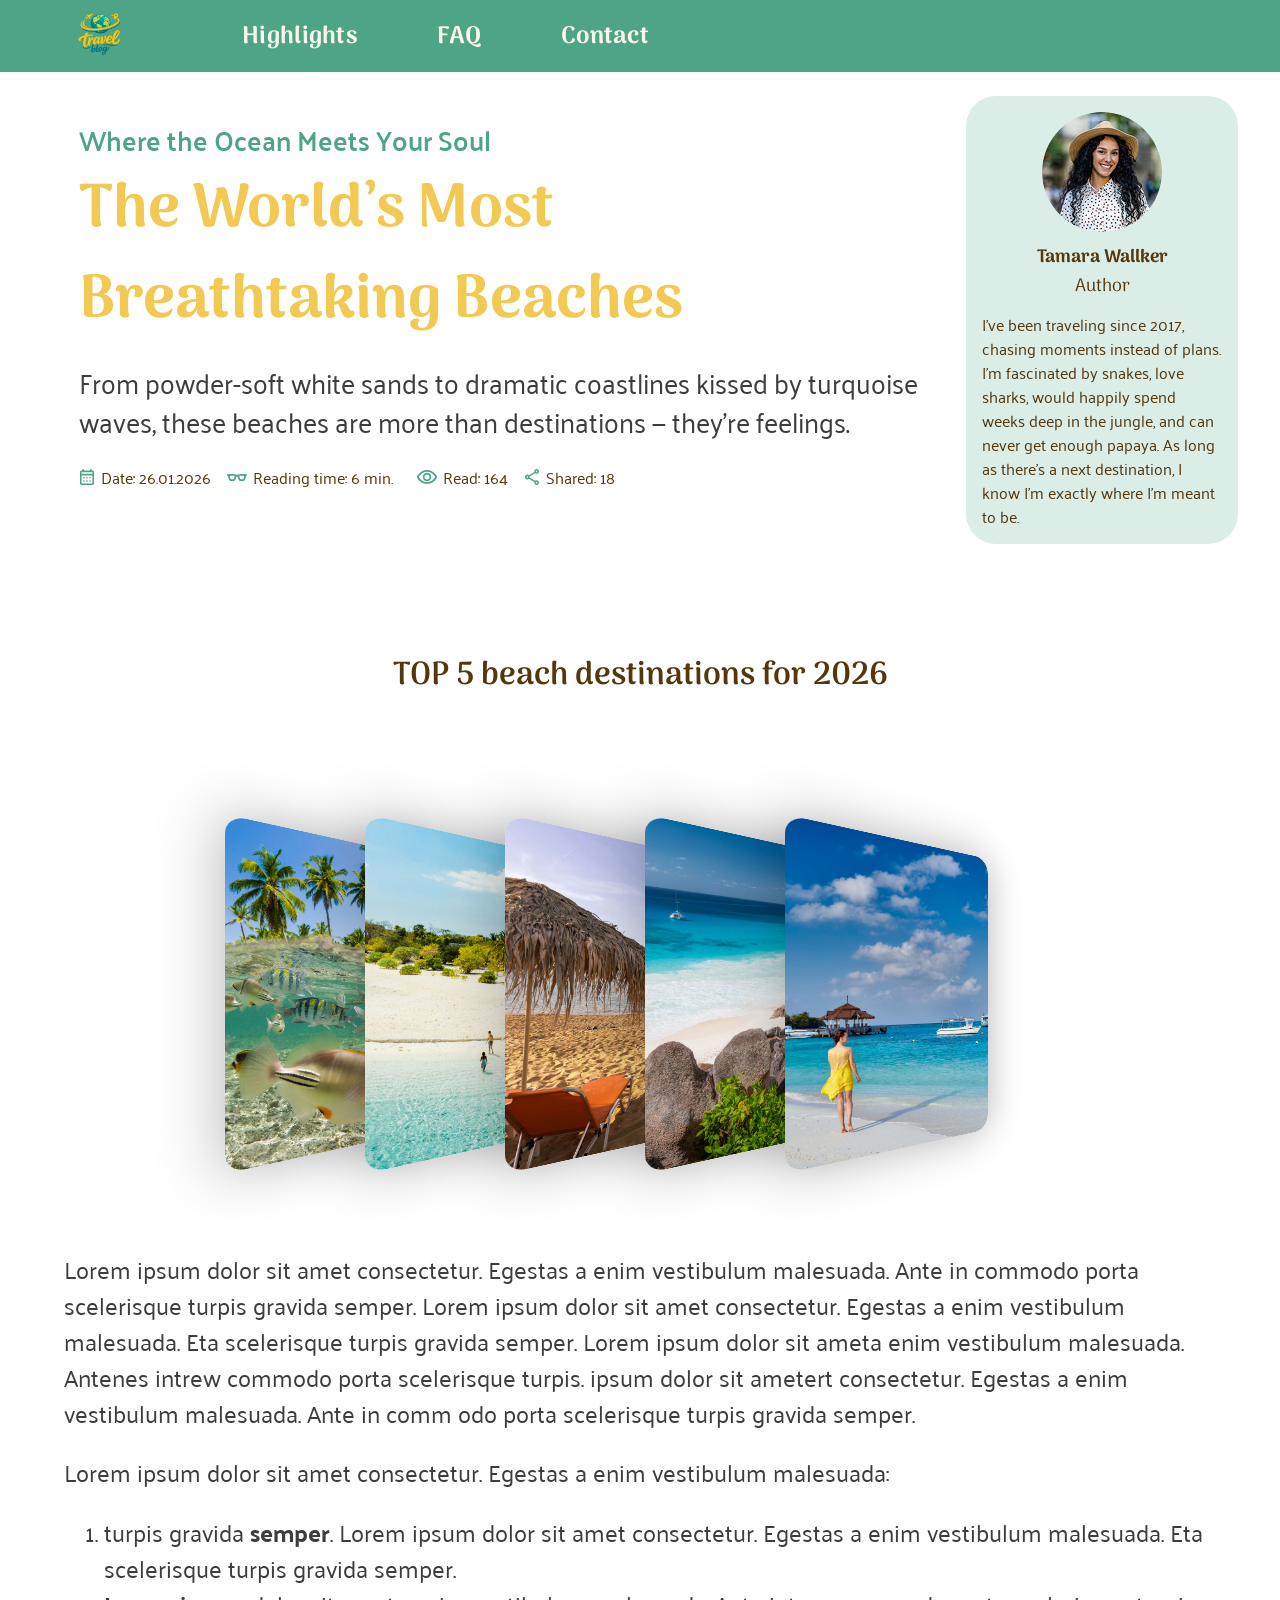
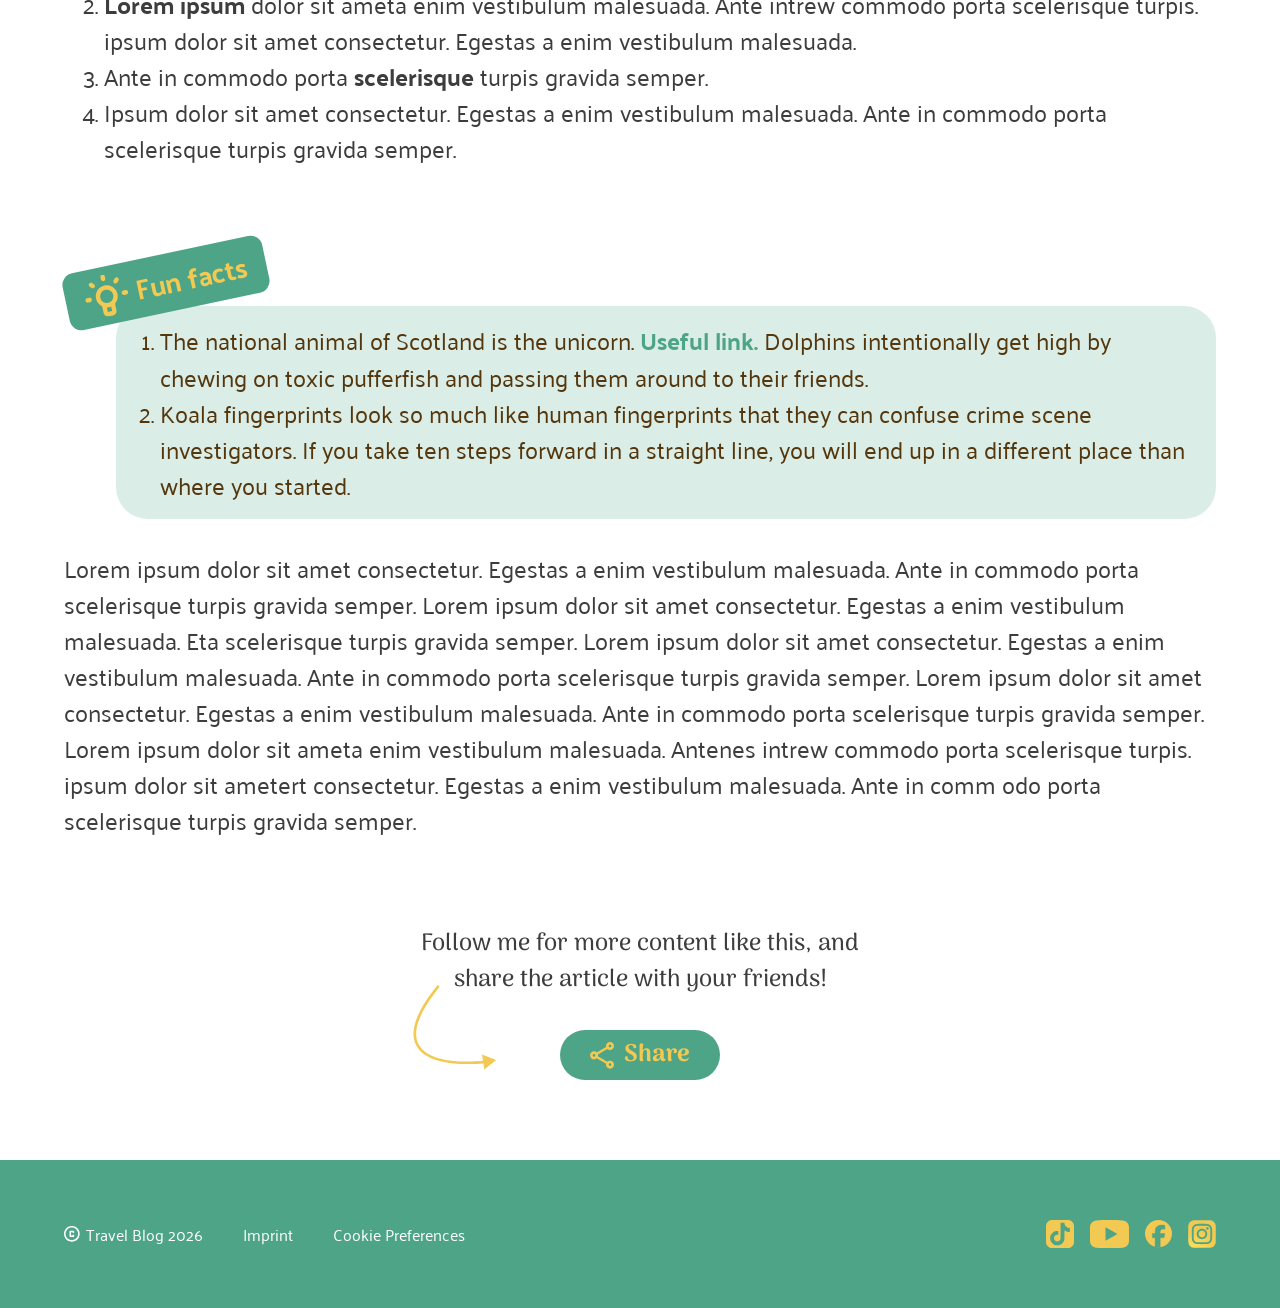
==== article-carousel.html @ fe6b5c6c "merge: Remote-Änderungen integrieren (Meta-Descriptions und Logo-Links erhalten)" ====
<!doctype html>
<html lang="en">
  <head>
    <meta charset="UTF-8" />
    <meta name="viewport" content="width=device-width, initial-scale=1.0" />
    <title>Travel Blog: Beaches</title>
    <link rel="icon" type="image/svg+xml" href="assets/icon/favicon.svg" />
    <link rel="stylesheet" href="assets/css/fonts.css" />
    <link rel="stylesheet" href="assets/css/global.css" />
    <link rel="stylesheet" href="assets/css/article-carousel.css" />
  </head>
  <body>
    <header id="logo-header" class="logo-header">
      <div class="header-container">
        <a href="">
          <img src="assets/img/header_travel_blog.png" alt="Travel Blog Logo" class="logo" />
        </a>
        <nav id="desktop-nav" class="desktop-nav">
          <ul class="nav-bar">
            <li class="menu-item">
              <a href="#highlights" class="menu-link">Highlights</a>
            </li>
            <li class="menu-item">
              <a href="#faq" class="menu-link">FAQ</a>
            </li>
            <li class="menu-item">
              <a href="#contact" class="menu-link">Contact</a>
            </li>
          </ul>
        </nav>
      </div>
    </header>

    <main>
    <section class="top-row">
        <div class="top-row-container">
          <div class="card">
            <p class="kicker">Where the Ocean Meets Your Soul</p>
            <h1 class="title">The World’s Most Breathtaking Beaches</h1>
            <p>
              From powder-soft white sands to dramatic coastlines kissed by turquoise waves, these beaches are more than destinations — they’re feelings.
            </p>
            <div class="meta">
              <div class="meta-row">
                <span class="meta-item">
                  <img src="./assets/icon/article_date.svg" alt="" class="icon" />
                  Date: 26.01.2026
                </span>
                <span class="meta-item">
                  <img src="./assets/icon/article_reading_time.svg" alt="" class="icon icon-wide" />
                  Reading time: 6 min.
                </span>
              </div>
              <div class="meta-row">
                <span class="meta-item">
                  <img src="./assets/icon/article_read.svg" alt="" class="icon icon-wide" />
                  Read: 164
                </span>
                <span class="meta-item">
                  <img src="./assets/icon/article_shared_small.svg" alt="" class="icon" />
                  Shared: 18
                </span>
              </div>
            </div>
          </div>

          <div class="author-card">
            <div class="author-bg">
              <div class="author-avatar">
                <img src="./assets/img/author_portrait.png" alt="Tamara Wallker" />
              </div>
              <p class="author-name">Tamara Wallker</p>
              <p class="author-role">Author</p>
              <p class="author-bio">
                I've been traveling since 2017, chasing moments instead of plans. I'm fascinated by snakes, love sharks, would happily spend weeks
                deep in the jungle, and can never get enough papaya. As long as there's a next destination, I know I'm exactly where I'm meant to be.
              </p>
            </div>
          </div>
        </div>
      </section>





  <section class="top-five-desktop">
    <div class="top-five">
    <h3>TOP 5 beach destinations for 2026</h3>
    <div class="carousel-wrapper-desktop">
      <div class="slider_b-desktop">
        <div class="slider_b_element-desktop">
          <img src="./assets/img/carousel2_01.jpg" alt="Beach with fish" width="1200" height="800">
        </div>
        <div class="slider_b_element-desktop">
          <img src="./assets/img/carousel2_02.jpg" alt="Beach on small island" width="1200" height="800">
        </div>
        <div class="slider_b_element-desktop">
          <img src="./assets/img/carousel2_03.jpg" alt="Beach with sun lounger" width="1202" height="900">
        </div>
        <div class="slider_b_element-desktop">
          <img src="./assets/img/carousel2_04.jpg" alt="Beach with rocks" width="1200" height="800">
        </div>
        <div class="slider_b_element-desktop">
          <img src="./assets/img/carousel1_01.jpg" alt="Beach with anchoring boats" width="1920" height="1280">
        </div>
      </div>
    </div>
    </div>
  </section>








  <section class="top-five-mobile">
    <h3>TOP 5 beach destinations for 2026</h3>
    <div class="slider_mobile_container">
      <div class="slider_mobile">
        <input type="radio" name="slider" value="one" checked />
        <input type="radio" name="slider" value="two" />
        <input type="radio" name="slider" value="three" />
        <input type="radio" name="slider" value="four" />
        <input type="radio" name="slider" value="five" />
        <div class="slider_mobile_wrapper">
          <div class="slider_mobile_element element_one">
            <img src="./assets/img/carousel2_01.jpg" alt="Beach with fish" width="1200" height="800">
          </div>
          <div class="slider_mobile_element element_two">
            <img src="./assets/img/carousel2_02.jpg" alt="Beach on small island" width="1200" height="800">
          </div>
          <div class="slider_mobile_element element_three">
            <img src="./assets/img/carousel2_03.jpg" alt="Beach with sun lounger" width="1202" height="900">
          </div>
          <div class="slider_mobile_element element_four">
            <img src="./assets/img/carousel2_04.jpg" alt="Beach with rocks" width="1200" height="800">
          </div>
          <div class="slider_mobile_element element_five">
            <img src="./assets/img/carousel1_01.jpg" alt="Beach with anchoring boats" width="1920" height="1280">
          </div>
        </div>
      </div>
    </div>
  </section>

  <section class="text-container">
    <div class="text">
      <p>
        Lorem ipsum dolor sit amet consectetur. Egestas a enim vestibulum malesuada. Ante in commodo porta scelerisque
        turpis gravida semper. Lorem
        ipsum dolor sit amet consectetur. Egestas a enim vestibulum malesuada. Eta scelerisque turpis gravida semper.
        Lorem ipsum dolor sit ameta
        enim vestibulum malesuada. Antenes intrew commodo porta scelerisque turpis. ipsum dolor sit ametert consectetur.
        Egestas a enim vestibulum
        malesuada. Ante in comm odo porta scelerisque turpis gravida semper.
      </p>
      <p class="text-seperate">Lorem ipsum dolor sit amet consectetur. Egestas a enim vestibulum malesuada:</p>
      <ol class="text-list">
        <li>
          turpis gravida <span>semper</span>. Lorem ipsum dolor sit amet consectetur. Egestas a enim vestibulum
          malesuada. Eta scelerisque turpis
          gravida semper.
        </li>
        <li>
          <span>Lorem ipsum</span> dolor sit ameta enim vestibulum malesuada. Ante intrew commodo porta scelerisque
          turpis. ipsum dolor sit amet
          consectetur. Egestas a enim vestibulum malesuada.
        </li>
        <li>Ante in commodo porta <span>scelerisque</span> turpis gravida semper.</li>
        <li>Ipsum dolor sit amet consectetur. Egestas a enim vestibulum malesuada. Ante in commodo porta scelerisque
          turpis gravida semper.</li>
      </ol>
    </div>
  </section>


  <section class="facts-container">
    <div class="facts">
      <div class="facts-badge">
        <img src="/assets/icon/article_pro-tipps_light_bulb.svg" alt="" width="43" height="42" />
        Fun facts
      </div>
      <ol class="facts-list">
        <li>
          The national animal of Scotland is the unicorn.
          <a href="https://uselessfacts.net/" target="_blank">Useful link.</a>
          Dolphins intentionally get high by chewing on toxic pufferfish and passing them around to their friends.
        </li>
        <li>
          Koala fingerprints look so much like human fingerprints that they can confuse crime scene investigators. If
          you take ten steps forward in
          a straight line, you will end up in a different place than where you started.
        </li>
      </ol>
    </div>
    <p>
      Lorem ipsum dolor sit amet consectetur. Egestas a enim vestibulum malesuada. Ante in commodo porta scelerisque
      turpis gravida semper. Lorem
      ipsum dolor sit amet consectetur. Egestas a enim vestibulum malesuada. Eta scelerisque turpis gravida semper.
      Lorem ipsum dolor sit amet
      consectetur. Egestas a enim vestibulum malesuada. Ante in commodo porta scelerisque turpis gravida semper. Lorem
      ipsum dolor sit amet
      consectetur. Egestas a enim vestibulum malesuada. Ante in commodo porta scelerisque turpis gravida semper. Lorem
      ipsum dolor sit ameta enim
      vestibulum malesuada. Antenes intrew commodo porta scelerisque turpis. ipsum dolor sit ametert consectetur.
      Egestas a enim vestibulum
      malesuada. Ante in comm odo porta scelerisque turpis gravida semper.
    </p>
  </section>





  </section>

  <section class="share-container">
    <div>
      <p>Follow me for more content like this, and share the article with your friends!</p>
    </div>

    <div class="share">
      <picture>
        <source media="(min-width: 768px)" srcset="assets/icon/article_share_arrow_desktop.svg" width="110"
          height="85" />
        <img class="share-arrow" src="assets/icon/article_share_arrow.svg" alt="" width="32" height="53" />
      </picture>

      <details class="share-details">
        <summary class="share-btn">
          <img class="share-icon-inside" src="assets/icon/article_share.svg" alt="" width="24" height="27" />
          <span>Share</span>
        </summary>

        <div class="share-content">
          <img src="assets/icon/article_shared_small.svg" alt="" width="16" height="18" />
          <div class="share-links">
            <a href="#" onclick="return false;" target="_blank">LinkedIn</a>
            <a href="#" onclick="return false;" target="_blank">WhatsApp</a>
          </div>
        </div>
      </details>
    </div>
  </section>
</main>
 <footer class="site-footer">
      <div class="footer-content">
        <div class="footer-left">
          <a href="#">Imprint</a>
          <a href="#">Cookie Preferences</a>
          <p class="copyright">
            <span class="copyright-icon"><img src="./assets/icon/copyright.svg" alt="copyright" /></span> Travel Blog 2026
          </p>
        </div>

        <div class="footer-social">
          <a href="https://www.tiktok.com/de-DE/" target="_blank">
            <img src="assets/icon/footer_tiktok.svg" alt="TikTok" width="32" height="32" />
          </a>
          <a href="https://www.youtube.com/" target="_blank">
            <img src="assets/icon/footer_youtube.svg" alt="YouTube" width="44" height="32" />
          </a>
          <a href="https://www.facebook.com/?locale=de_DE" target="_blank">
            <img src="assets/icon/footer_facebook.svg" alt="Facebook" width="32" height="33" />
          </a>
          <a href="https://www.instagram.com/" target="_blank">
            <img src="assets/icon/footer_instagram.svg" alt="Instagram" width="32" height="32" />
          </a>
        </div>
      </div>
    </footer>

    <nav class="bottom-navbar">
      <a href="#desktop-nav"><img src="assets/icon/mobile_navbar_home.svg" alt="Home" /></a>
      <a href="#highlights"><img src="assets/icon/mobile_navbar_rocket.svg" alt="Highlights" /></a>
      <a href="#faq"><img src="assets/icon/mobile_navbar_help.svg" alt="FAQ" /></a>
      <a href="#profil"><img src="assets/icon/mobile_navbar_pin.svg" alt="Profil" /></a>
    </nav>


</body>

</html>
---- assets/css/fonts.css ----
/* arima-regular - latin */
@font-face {
    font-display: swap;
    font-family: 'Arima';
    font-style: normal;
    font-weight: 400;
    src: url('../fonts/arima-v7-latin-regular.woff2') format('woff2');
}

/* arima-500 - latin */
@font-face {
    font-display: swap;
    font-family: 'Arima';
    font-style: normal;
    font-weight: 500;
    src: url('../fonts/arima-v7-latin-500.woff2') format('woff2');
}

/* arima-600 - latin */
@font-face {
    font-display: swap;
    font-family: 'Arima';
    font-style: normal;
    font-weight: 600;
    src: url('../fonts/arima-v7-latin-600.woff2') format('woff2');
}

/* arima-700 - latin */
@font-face {
    font-display: swap;
    font-family: 'Arima';
    font-style: normal;
    font-weight: 700;
    src: url('../fonts/arima-v7-latin-700.woff2') format('woff2');
}

/* palanquin-regular - latin */
@font-face {
    font-display: swap;
    font-family: 'Palanquin';
    font-style: normal;
    font-weight: 400;
    src: url('../fonts/palanquin-v17-latin-regular.woff2') format('woff2');
}

/* palanquin-500 - latin */
@font-face {
    font-display: swap;
    font-family: 'Palanquin';
    font-style: normal;
    font-weight: 500;
    src: url('../fonts/palanquin-v17-latin-500.woff2') format('woff2');
}

/* palanquin-600 - latin */
@font-face {
    font-display: swap;
    font-family: 'Palanquin';
    font-style: normal;
    font-weight: 600;
    src: url('../fonts/palanquin-v17-latin-600.woff2') format('woff2');
}

/* palanquin-700 - latin */
@font-face {
    font-display: swap;
    font-family: 'Palanquin';
    font-style: normal;
    font-weight: 700;
    src: url('../fonts/palanquin-v17-latin-700.woff2') format('woff2');
}

/* palanquin-dark-regular - latin */
@font-face {
    font-display: swap;
    font-family: 'Palanquin Dark';
    font-style: normal;
    font-weight: 400;
    src: url('../fonts/palanquin-dark-v17-latin-regular.woff2') format('woff2');
}

/* palanquin-dark-600 - latin */
@font-face {
    font-display: swap;
    font-family: 'Palanquin Dark';
    font-style: normal;
    font-weight: 600;
    src: url('../fonts/palanquin-dark-v17-latin-600.woff2') format('woff2');
}
---- assets/css/global.css ----
/* #region css reset */
*,
*::before,
*::after {
  box-sizing: border-box;
  margin: 0;
}

html {
  scroll-behavior: smooth;
}

@media (prefers-reduced-motion: reduce) {
  html {
    scroll-behavior: auto;
  }
}

body {
  min-height: 100vh;
  min-height: 100dvh;
  line-height: 1.5;
}

img,
picture,
video,
canvas,
svg {
  display: block;
  max-width: 100%;
}

input,
button,
textarea,
select {
  font: inherit;
}

p,
h1,
h2,
h3,
h4,
h5,
h6 {
  overflow-wrap: break-word;
}

/* #endregion */

:root {

  /*  header (bg), footer (bg), titles, buttons (bg), icons (mobile-nav), */
  --color-primary-green: #4EA487;

  /* hero-bg, mobile-nav (bottom), faq, buttons (text) */
  --color-primary-yellow: #F1C953;

  /*  author card, pro tips */
  --color-bg-light-green: rgba(78, 164, 135, 0.2);

  /* text (only paragraphs?) */
  --color-text-main: #3D3D3D;

  /* date, reading time, read, shared, author text, pro tips */
  --color-secondary-brown: #54370D;


  /* responsive spacing left + right */
  --container-padding-inline: clamp(1rem, 5vi, 4rem);
}

h2 {
  color: var(--color-primary-green);
}


p {
  color: var(--color-secondary-brown);
  font-family: 'Palanquin', sans-serif;
  font-size: clamp(1rem, 0.855rem + 0.8vi, 1.5rem);

  @media (min-width: 768px) {
    color: var(--color-text-main);
  }
}

/* HEADER UND FOOTER HIER */
/*Header + Desktop-Navbar*/
/* Navbar oben */


.nav-bar {
  display: flex;
  list-style-type: none;
  gap: 4.5rem;
  padding: 0;
}

.menu {
  list-style: none;
  display: flex;
  align-items: center;
  gap: 4.5rem;
  margin: 0;
  padding: 0;
}

.menu-link {
  display: inline-block;
  padding: 12px 4px 10px;
  font-family: 'Arima', sans-serif;
  font-weight: 700;
  font-size: 1.5rem;
  letter-spacing: 0.3px;
  color: rgba(248, 245, 235);
  text-decoration: none;
  text-shadow: 2px 2px 0 var(--secondary-brown);


}

.menu-link:focus-visible {
  outline: 2px solid var(--primary-yellow);
  outline-offset: 3px;
  border-radius: 3px;
}

/* Header mit Logo */
.logo-header {
  background-color: var(--color-primary-green);
  display: flex;
  justify-content: start;
  align-items: center;

  padding-left: 146px;
  padding-right: 102px;
  position: sticky;
  top: 0;
  z-index: 100;
}


@media (max-width: 767px) {
  .desktop-nav {
    display: none;
  }

  /* Header mit Logo */
  .logo-header {
    padding-inline: var(--container-padding-inline);
    background-color: var(--color-primary-green);
    position: sticky;
    top: 0;
    z-index: 100;
    width: 100%;
  }

  .header-container {
    display: flex;
    justify-content: center;
    align-items: center;

  }

  .logo-img {
    width: 48px;
    height: 48px;
  }

  .logo-header .logo {
    height: 72px;
    width: auto;

    margin-right: clamp(1.5rem, 5vw, 102px);
  }

  body {
    padding-bottom: 64px;
  }
}

.card {
  width: 100%;
  padding: 24px 15px 0px 15px;

  p {
    font-size: clamp(1.125rem, 0.946rem + 0.893vi, 1.75rem);
  }
}

.kicker {
  margin: 0 0 6px 0;
  font-family: 'Palanquin', sans-serif;
  font-size: clamp(1.25rem, 0.893rem + 1.786vi, 2.5rem);
  font-weight: 600;
  color: var(--color-primary-green);
}

.title {
  margin: 0 0 14px 0;
  color: var(--color-primary-yellow);
  font-family: 'Arima', sans-serif;
  font-size: clamp(2.5rem, 2.071rem + 2.143vi, 4rem);
  font-weight: 700;

}

.meta {
  margin: 24px 0;
  display: flex;
  flex-direction: column;
  align-items: flex-start;

  justify-content: flex-start;
  gap: 1rem;
  width: 100%;
}

.meta-row {
  display: flex;
  flex-direction: column;
  align-items: flex-start;
  justify-content: flex-start;
  gap: 1rem;
}

@media (min-width: 375px) {
  .meta-row {
    flex-direction: row;
    align-items: center;
  }
}


.meta-item {
  display: flex;
  align-items: center;
  gap: 6px;
  color: var(--color-secondary-brown);
  font-family: 'Palanquin', sans-serif;
  font-size: 1rem;
  font-weight: 400;
  white-space: nowrap;
}

.icon {
  width: 16px;
  height: 16px;
  object-fit: contain;
  flex-shrink: 0;
}

.icon-wide {
  width: 20px;
  height: auto;
}

.author-card {
  width: 100%;
  padding: 0 15px 15px 15px;
  display: flex;
  justify-content: center;
}

.author-bg {
  width: clamp(290px, calc(100vw - 30px), 345px);
  background-color: var(--color-bg-light-green);
  border-radius: 30px;

  padding: 1rem;
  display: flex;
  flex-direction: column;
  align-items: center;
  text-align: center;
}

.author-avatar {
  width: 120px;
  height: 120px;
  border-radius: 50%;
  overflow: hidden;
  margin-bottom: 12px;
  background: #cfe6e0;
}

.author-avatar img {
  width: 100%;
  height: 100%;
  object-fit: cover;
  display: block;
}

.author-name {
  margin: 0;
  color: var(--color-secondary-brown);
  font-family: 'Arima', sans-serif;
  font-size: 1rem;
  font-weight: 700;
}

.author-role {
  margin: 2px 0 12px 0;
  color: var(--color-secondary-brown);
  font-family: 'Arima', sans-serif;
  font-size: 1rem;

}

.author-bio {
  margin: 0;
  max-width: 45ch;
  color: var(--color-secondary-brown);
  font-family: 'Palanquin', sans-serif;
  font-size: 1rem;

}

/*Footer*/

.site-footer {
  background-color: var(--color-primary-green);
  width: 100%;
  padding: var(--container-padding-inline);

  @media (min-width: 768px) {
    padding-block: 3.75rem;
  }
}

.footer-content {
  max-width: 75rem;
  margin-inline: auto;
  width: 100%;

  display: flex;
  justify-content: space-between;
  align-items: flex-end;
}

.footer-left {
  display: flex;
  flex-direction: column;
  gap: 8px;
}

.footer-left a {
  color: #FFFFFF;
  text-decoration: none;
  font-family: 'Palanquin', sans-serif;
  font-size: 1rem;
}

.footer-left a:hover {
  text-decoration: underline;
}

.copyright {
  display: flex;
  align-items: center;
  gap: 6px;
  color: #FFFFFF;
  font-family: 'Palanquin', sans-serif;
  font-size: 1rem;
  font-weight: 400;
  margin: 0;

}

.copyright-icon {
  display: inline-flex;
  align-items: center;
  justify-content: center;
  width: 16px;
  height: 16px;
}

.footer-social {
  display: flex;
  gap: 0.5rem;
  align-items: center;

  @media (min-width: 375px) {
    gap: 1rem;
  }
}

.footer-social img {
  height: 28px;
  width: auto;
}

/* Navbar unten */

.bottom-navbar {
  background-color: var(--color-primary-yellow);
  display: flex;
  justify-content: space-around;
  align-items: center;
  padding: 12px 0;
  position: fixed;
  bottom: 0;
  left: 0;
  width: 100%;
  height: 64px;
  z-index: 100;
}

.bottom-navbar a {
  display: flex;
  align-items: center;
  justify-content: center;
}

.bottom-navbar img {
  height: 26px;
  width: auto;
}



@media (min-width: 768px) {
  .bottom-navbar {
    display: none;
  }

  .logo-header {
    padding-inline: var(--container-padding-inline);

    background-color: var(--color-primary-green);
    position: sticky;
    top: 0;
    z-index: 100;
  }

  .header-container {
    max-width: 75rem;
    margin-inline: auto;
    width: 100%;

    display: flex;
    justify-content: start;
    align-items: center;
  }

  .logo-img {
    width: 72px;
    height: 72px;
  }

  .logo-header .logo {
    height: 72px;
    width: auto;

    margin-right: 102px;
  }

  body {
    padding-bottom: 0px;
  }

  .footer-content {
    align-items: center;
  }

  .footer-left {
    flex-direction: row;
    align-items: center;
    gap: 40px;
  }

  .footer-left .copyright {
    order: -1;
  }

  .top-row-container .meta {
    flex-direction: row;
    align-items: center;
    gap: 24px;
    flex-wrap: wrap;
  }

  .top-row {
    padding-top: 24px;
    padding-inline: var(--container-padding-inline);
  }

  .top-row-container {
    max-width: 75rem;
    margin-inline: auto;
    width: 100%;
    display: flex;
    justify-content: space-between;
    align-items: flex-start;
    gap: 24px;
  }

  .top-row-container .author-card {
    flex: 0 0 220px;
    width: 250px;
    padding: 0;
    display: block;
  }

  .author-bg {
    max-width: 17rem;
    text-align: start;

  }

  .author-name {
    font-weight: 700;
    font-size: 1.125rem;
  }

  .author-role {
    font-size: 1.125rem;
  }

  .author-bio {
    font-size: 1rem;
    max-width: none;
  }

  .content-columns {
    display: flex;
    gap: 24px;
  }

  .content-columns .content {
    flex: 1 1 0;
  }

  .graph-wrap {
    max-width: 345px;
    margin-left: auto;
    margin-right: auto;
  }
}

.share-container {
  padding-inline: var(--container-padding-inline);

  display: flex;
  flex-direction: column;
  justify-content: center;
  align-items: center;
  padding-bottom: 5rem;

  p {
    max-width: 31.25rem;
    margin-bottom: 2rem;

    text-align: center;
    font-family: 'Arima', sans-serif;
    font-weight: 500;
  }
}

.share {
  position: relative;
  width: 100%;
  height: 3.125rem;

  display: flex;
  justify-content: center;
  align-items: center;
}


.share-arrow {
  position: absolute;
  right: calc(50% + 125px);
  bottom: 25px;

  @media (min-width: 768px) {
    right: calc(50% + 130px);
    bottom: 10px;
  }
}

.share-details {
  display: flex;
  align-items: center;
}


.share-btn {
  width: 10rem;
  height: 3.125rem;

  font-family: 'Arima', sans-serif;
  font-weight: 700;
  font-size: 1.5rem;

  border-radius: 2.5rem;

  display: flex;
  justify-content: center;
  align-items: center;
  gap: 0.625rem;

  background-color: var(--color-primary-green);
  color: var(--color-primary-yellow);
  cursor: pointer;
}

.share-icon-inside {
  transition: 0.75s ease;
}

details[open] {

  .share-btn {
    width: clamp(6.25rem, 27vi, 7.5rem);
    gap: 0;
    pointer-events: none;
  }

  .share-icon-inside {
    width: 0;
    opacity: 0;
  }

  .share-content {
    margin-left: 1rem;

    display: flex;
    align-items: center;
    gap: 0.75rem;
  }
}

.share-links {
  display: flex;
  flex-direction: column;

  a {
    font-family: 'Arima', sans-serif;
    font-size: 1.125rem;
    font-weight: 600;
    color: var(--color-primary-green);

    transition: text-shadow 0.4s ease;

    &:active {
      text-shadow:
        0.4px 0 0 var(--color-primary-green);
    }
  }
}
---- assets/css/article-carousel.css ----
.text-container {
    padding-inline: var(--container-padding-inline);

    .text-seperate {
        padding-block: 1.5rem;
    }

    span {
        font-family: 'Palanquin', sans-serif;
        font-weight: 700;
    }
}

.text {
    max-width: 75rem;
    margin-inline: auto;
}

.text-list {
    color: var(--color-secondary-brown);
    font-family: 'Palanquin', sans-serif;
    font-size: clamp(1rem, 0.855rem + 0.8vi, 1.5rem);

    @media (min-width: 768px) {
        color: var(--color-text-main);
    }
}



/* .top-five-desktop {
    max-width: 1440px;
    margin: 0 auto;
    display: flex;
    justify-content: center;
    flex-direction: column;
    align-items: center;
    padding: 3rem;

    @media (max-width: 768px) {
        display: none;
    }
} */

.top-five-desktop {
    padding-inline: var(--container-padding-inline);


    @media (max-width: 768px) {
        display: none;
    }
}

.top-five {
    max-width: 68.75rem;
    margin-inline: auto;
    padding: 3.75rem;
}

h3 {
    font-family: 'Arima', sans-serif;
    font-weight: 600;
    font-size: 2rem;
    color: var(--color-secondary-brown);
    text-align: center;
    padding: clamp(1rem, 5vw, 3rem);

    @media (max-width: 768px) {
        font-size: 1.25rem;
    }
}

.carousel-wrapper-desktop {
    display: flex;
    align-items: center;
    justify-content: center;
    padding-block: 6rem 3rem;
}

.slider_b-desktop {
    height: 18.75rem;
    max-width: 100%;
    display: flex;
}

.slider_b-desktop img {
    object-fit: cover;
    width: 100%;
    height: 100%;
    display: block;
}

.slider_b_element-desktop:first-child {
    margin-left: auto;
}

.slider_b_element-desktop:nth-child(1) img {
    object-position: 60% 100%;
}

.slider_b_element-desktop:nth-child(2) img {
    object-position: 50% 100%;
}

.slider_b_element-desktop:nth-child(3) img {
    object-position: 10% 100%;
}

.slider_b_element-desktop:nth-child(4) img {
    object-position: 40% 100%;
}

.slider_b_element-desktop:nth-child(5) img {
    object-position: 40% 100%;
}

.slider_b_element-desktop {
    z-index: 1;
    width: 12.5rem;
    height: 18.75rem;
    margin-left: -3.75rem;
    border-radius: 1rem;
    overflow: hidden;
    box-shadow: 0rem 0rem 3rem 0rem rgba(0, 0, 0, 0.3);
    transform: perspective(15.5rem) rotateY(20deg) translateX(-1.25rem);
    transform-origin: 50% 50%;
    transition: all 150ms ease-in-out;
}

.slider_b_element-desktop:hover {
    z-index: 2;
    transform: perspective(15.5rem) rotateY(0deg) translateX(0rem) scaleX(1.5) scaleY(1.5);
}

.slider_b_element-desktop:hover ~ .slider_b_element-desktop {
    transform: perspective(15.5rem) rotateY(-20deg) translateX(1.25rem);
}

.top-five-mobile {
    display: flex;
    justify-content: center;
    flex-direction: column;
    align-items: center;
    padding: 3rem 0rem;

    @media (min-width: 769px) {
        display: none;
    }
}


.slider_mobile_container {
    display: flex;
    justify-content: center;
    align-items: center;
    padding: 1rem;
    overflow: hidden;
    width: 43.75rem;
    max-width: 100%;
    margin: 0 auto;
}

.slider_mobile {
    position: relative;
    width: clamp(13.75rem, 65vw, 22rem);
    height: clamp(25rem, 120vw, 41rem);
    border-radius: 1rem;
    display: flex;
    justify-content: center;
    align-items: flex-end;
}

.slider_mobile_wrapper {
    z-index: 1;
    width: 500%;
    height: calc(100% - 3rem);
    position: absolute;
    top: 0;
    left: 0;
    display: flex;
    transition: all 1s ease-in-out;
}

.slider_mobile input {
    z-index: 2;
    padding: 1.25rem;
    appearance: none;
    border-radius: 50%;
    background-color: var(--color-bg-light-green);
    cursor: pointer;
    transform: scale(0.75);
}

.slider_mobile input:checked {
    width: 3rem;
    border-radius: 3rem;
    background-color: var(--color-primary-green);
}

.slider_mobile_element {
    width: calc(100% / 5);
    height: 100%;
    position: relative;
    box-sizing: border-box;
    transform-origin: center center;
    transition: transform 300ms ease-in-out;
}

.slider_mobile_element img {
    width: 100%;
    height: 100%;
    object-fit: cover;
    border-radius: 1rem;
    box-shadow: 0rem 1.25rem 2rem 0rem rgba(0, 0, 0, 0.2);
}

.element_one img {
    object-position: 60% 100%;
}

.element_two img {
    object-position: 50% 100%;
}

.element_three img {
    object-position: 20% 100%;
}

.element_four img {
    object-position: 35% 100%;
}

.element_five img {
    object-position: 40% 100%;
}

.slider_mobile input[value="one"]:checked ~ .slider_mobile_wrapper {
    transform: translateX(calc(100% / 5*0));
}

.slider_mobile input[value="two"]:checked ~ .slider_mobile_wrapper {
    transform: translateX(calc(-100% / 5 * 1));
}

.slider_mobile input[value="three"]:checked ~ .slider_mobile_wrapper {
    transform: translateX(calc(-100% / 5 * 2));
}

.slider_mobile input[value="four"]:checked ~ .slider_mobile_wrapper {
    transform: translateX(calc(-100% / 5 * 3));
}

.slider_mobile input[value="five"]:checked ~ .slider_mobile_wrapper {
    transform: translateX(calc(-100% / 5 * 4));
}

.slider_mobile input[value="one"]:checked ~ .slider_mobile_wrapper .element_two {
    transform: perspective(15.5rem) rotateY(-20deg) translateX(0.3rem) scale(0.9);
}

.slider_mobile input[value="two"]:checked ~ .slider_mobile_wrapper .element_one {
    transform: perspective(15.5rem) rotateY(20deg) translateX(-0.3rem) scale(0.9);
}

.slider_mobile input[value="two"]:checked ~ .slider_mobile_wrapper .element_three {
    transform: perspective(15.5rem) rotateY(-20deg) translateX(0.3rem) scale(0.9);
}

.slider_mobile input[value="three"]:checked ~ .slider_mobile_wrapper .element_two {
    transform: perspective(15.5rem) rotateY(20deg) translateX(-0.3rem) scale(0.9);
}

.slider_mobile input[value="three"]:checked ~ .slider_mobile_wrapper .element_four {
    transform: perspective(15.5rem) rotateY(-20deg) translateX(0.3rem) scale(0.9);
}

.slider_mobile input[value="four"]:checked ~ .slider_mobile_wrapper .element_three {
    transform: perspective(15.5rem) rotateY(20deg) translateX(-0.3rem) scale(0.9);
}

.slider_mobile input[value="four"]:checked ~ .slider_mobile_wrapper .element_five {
    transform: perspective(15.5rem) rotateY(-20deg) translateX(0.3rem) scale(0.9);
}

.slider_mobile input[value="five"]:checked ~ .slider_mobile_wrapper .element_four {
    transform: perspective(15.5rem) rotateY(20deg) translateX(-0.3rem) scale(0.9);
}

.facts-container {
    padding-block: 2rem;
    padding-inline: var(--container-padding-inline);

    display: flex;
    flex-direction: column;
    align-items: center;
    gap: 2rem;

    p {
        max-width: 75rem;
        margin-inline: auto;
    }

    @media (min-width: 768px) {
        padding-block: 5.5rem;
    }
}

.facts {
    width: 100%;
    max-width: 71.5rem;
    margin-top: 4.25rem;

    background-color: var(--color-bg-light-green);
    border-radius: 2rem;
    padding: 1rem 1.5rem;

    position: relative;

    @media (min-width: 768px) {
        margin-top: 3.25rem;
        margin-left: 3.25rem;
        width: calc(100% - 3.25rem);
    }
}

.facts-badge {
    font-family: 'Palanquin', sans-serif;
    font-weight: 700;
    font-size: 1.75rem;

    color: var(--color-primary-yellow);
    background-color: var(--color-primary-green);
    padding: 0.5rem 1.25rem;
    border-radius: 0.75rem;

    display: flex;
    gap: 0.5rem;
    rotate: -12deg;

    position: absolute;
    top: -4.25rem;
    left: 0.3rem;

    img {
        rotate: 12deg;
    }

    @media (min-width: 768px) {
        top: -3.25rem;
        left: -3.25rem;
    }
}

.facts-list {
    font-family: 'Palanquin', sans-serif;
    font-size: 1rem;
    color: var(--color-secondary-brown);

    margin: 0;
    padding-left: 1.25rem;

    a {
        font-weight: 700;
        color: var(--color-primary-green);
        text-decoration: none;
    }

    @media (min-width: 768px) {
        font-size: 1.5rem;
    }
}
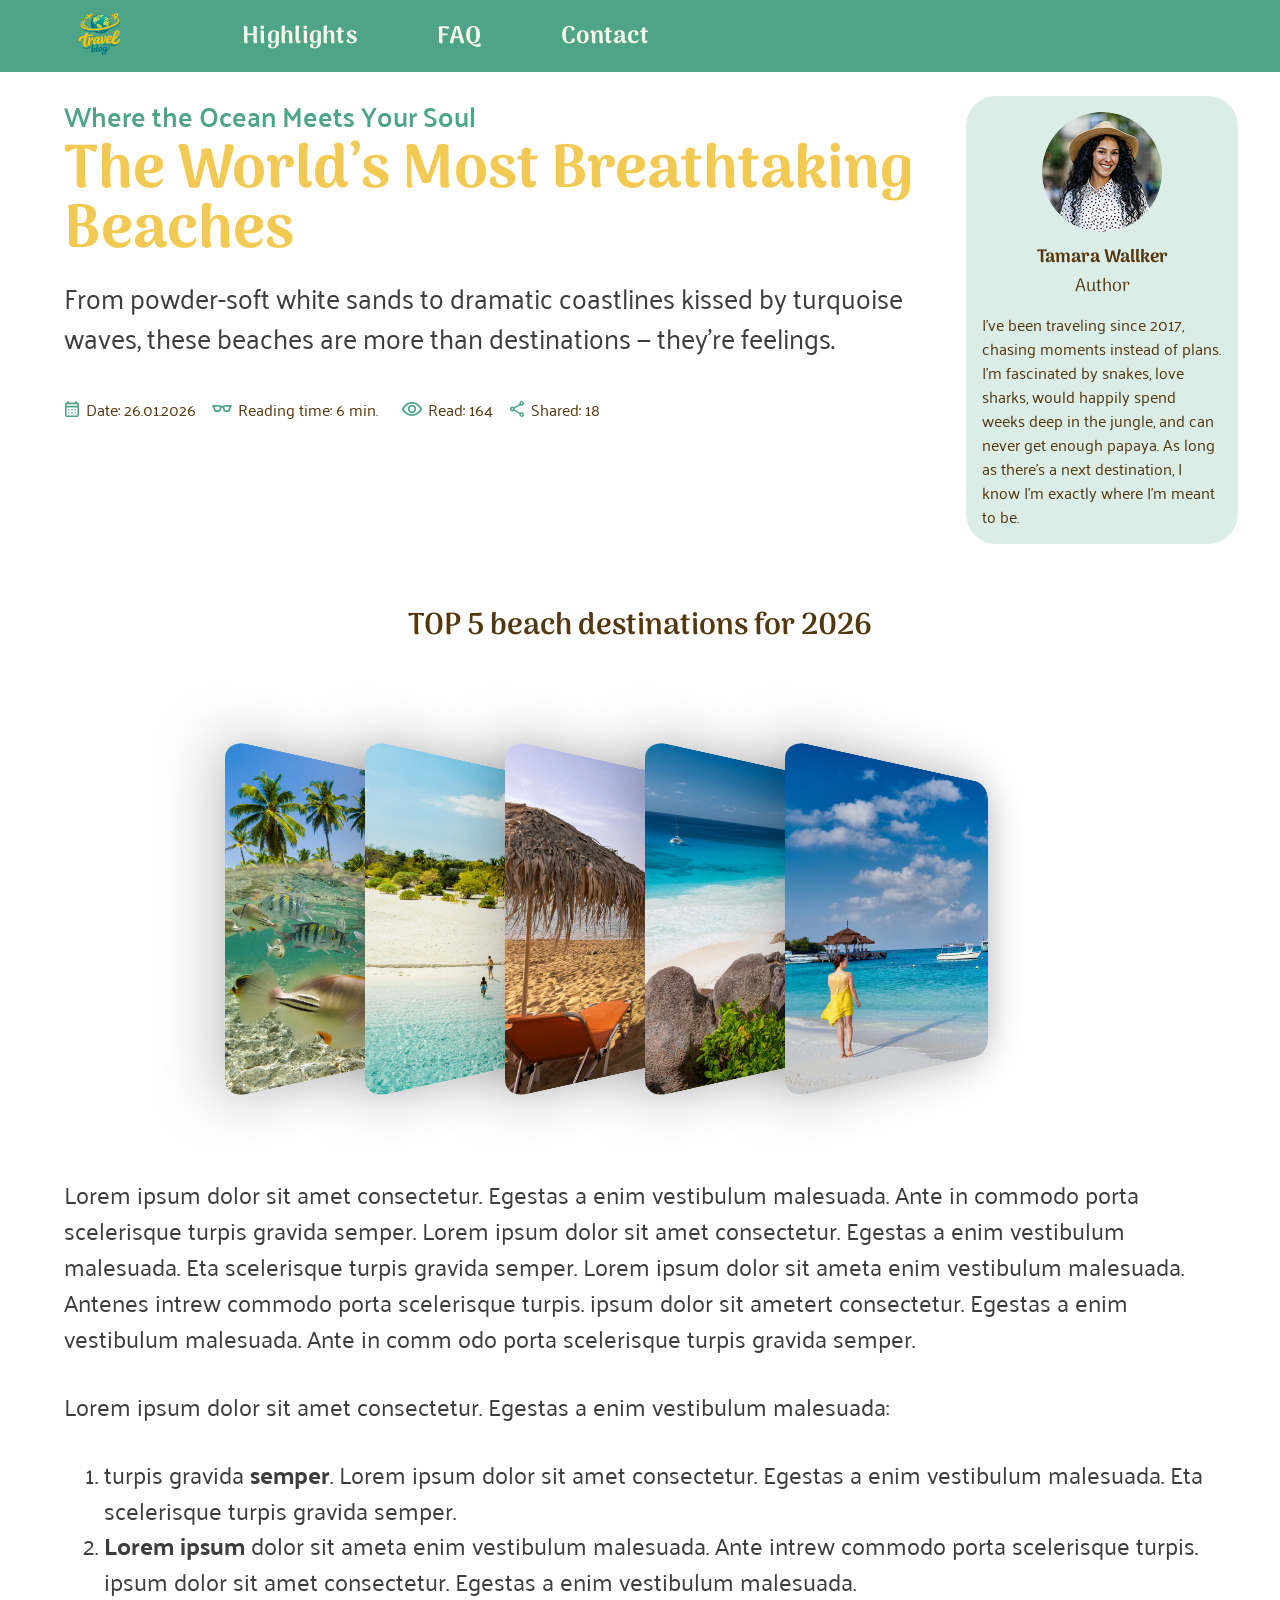
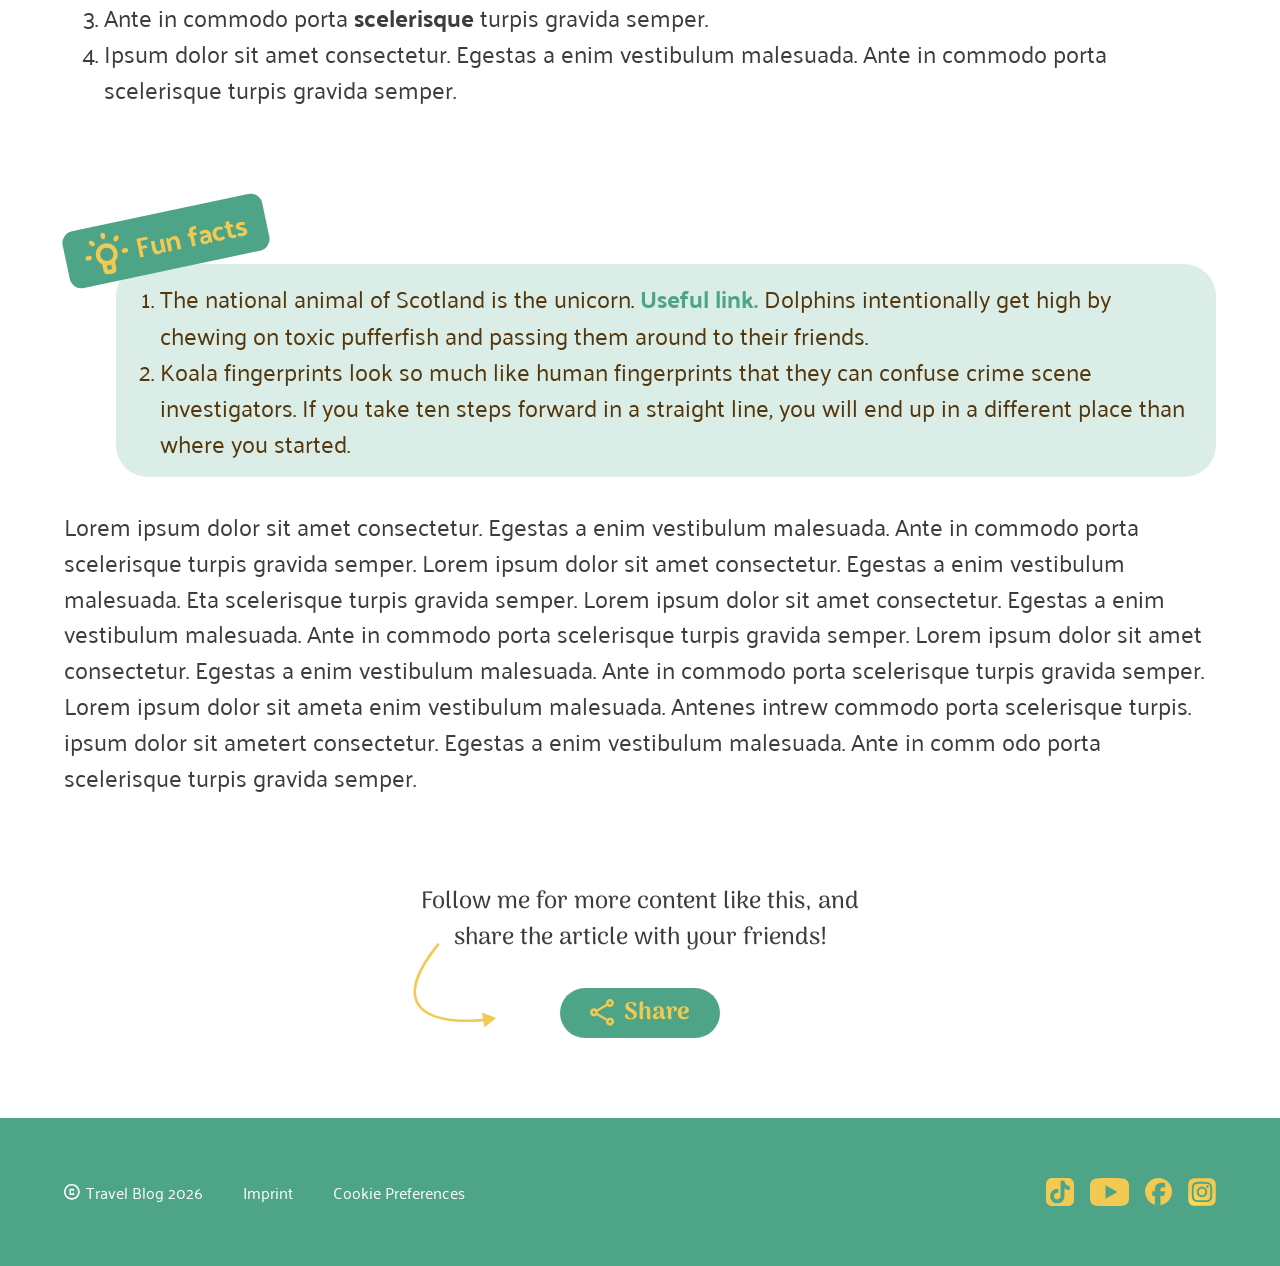
==== commit 79039107: "done 99%" ====
--- a/article-carousel.html
+++ b/article-carousel.html
@@ -10,26 +10,29 @@
     <link rel="stylesheet" href="assets/css/article-carousel.css" />
   </head>
   <body>
-    <header id="logo-header" class="logo-header">
-      <div class="header-container">
-        <a href="">
-          <img src="assets/img/header_travel_blog.png" alt="Travel Blog Logo" class="logo" />
-        </a>
-        <nav id="desktop-nav" class="desktop-nav">
-          <ul class="nav-bar">
-            <li class="menu-item">
-              <a href="#highlights" class="menu-link">Highlights</a>
-            </li>
-            <li class="menu-item">
-              <a href="#faq" class="menu-link">FAQ</a>
-            </li>
-            <li class="menu-item">
-              <a href="#contact" class="menu-link">Contact</a>
-            </li>
-          </ul>
-        </nav>
-      </div>
-    </header>
+ <header id="logo-header" class="logo-header">
+  <div class="header-container">
+  <a href="index.html">
+    <img src="assets/img/header_travel_blog.png" alt="Travel Blog Logo" class="logo" />
+  </a>
+  <nav id="desktop-nav" class="desktop-nav">
+    <ul class="nav-bar">
+      <li class="menu-item">
+        <a href="#highlights" class="menu-link">Highlights</a>
+      <img src="./assets/icon/Hover-Highlights.svg" alt="">
+      </li>
+      <li class="menu-item">
+        <a href="#faq" class="menu-link">FAQ</a>
+        <img src="./assets/icon/Hover-FAQ.svg" alt="">
+      </li>
+      <li class="menu-item">
+        <a href="#contact" class="menu-link">Contact</a>
+        <img src="./assets/icon/Hover-Contact.svg" alt="">
+      </li>
+    </ul>
+  </nav>
+  </div>
+</header>
 
     <main>
     <section class="top-row">
--- a/assets/css/global.css
+++ b/assets/css/global.css
@@ -51,22 +51,20 @@
 /* #endregion */
 
 :root {
-
   /*  header (bg), footer (bg), titles, buttons (bg), icons (mobile-nav), */
-  --color-primary-green: #4EA487;
+  --color-primary-green: #4ea487;
 
   /* hero-bg, mobile-nav (bottom), faq, buttons (text) */
-  --color-primary-yellow: #F1C953;
+  --color-primary-yellow: #f1c953;
 
   /*  author card, pro tips */
   --color-bg-light-green: rgba(78, 164, 135, 0.2);
 
   /* text (only paragraphs?) */
-  --color-text-main: #3D3D3D;
+  --color-text-main: #3d3d3d;
 
   /* date, reading time, read, shared, author text, pro tips */
-  --color-secondary-brown: #54370D;
-
+  --color-secondary-brown: #54370d;
 
   /* responsive spacing left + right */
   --container-padding-inline: clamp(1rem, 5vi, 4rem);
@@ -76,10 +74,9 @@
   color: var(--color-primary-green);
 }
 
-
 p {
   color: var(--color-secondary-brown);
-  font-family: 'Palanquin', sans-serif;
+  font-family: "Palanquin", sans-serif;
   font-size: clamp(1rem, 0.855rem + 0.8vi, 1.5rem);
 
   @media (min-width: 768px) {
@@ -91,7 +88,6 @@
 /*Header + Desktop-Navbar*/
 /* Navbar oben */
 
-
 .nav-bar {
   display: flex;
   list-style-type: none;
@@ -108,25 +104,58 @@
   padding: 0;
 }
 
+.menu-item {
+  position: relative;
+}
+
+.menu-item img {
+  display: none;
+  position: absolute;
+  left: 0rem;
+  top: 0rem;
+}
+
+.menu-item:nth-child(1) img {
+  left: 0.2rem;
+  top: 1.9rem;
+}
+
+.menu-item:nth-child(2) img {
+  left: 0rem;
+  top: 2.4rem;
+}
+
+.menu-item:nth-child(3) img {
+  left: 0rem;
+  top: 2.3rem;
+}
+
+.menu-item:hover img {
+  display: revert;
+}
+
+.menu-item a:visited {
+  color: var(--color-primary-yellow);
+}
+
+.menu-item:has(a:visited) img {
+  display: none;
+}
+
 .menu-link {
   display: inline-block;
   padding: 12px 4px 10px;
-  font-family: 'Arima', sans-serif;
+  font-family: "Arima", sans-serif;
   font-weight: 700;
   font-size: 1.5rem;
   letter-spacing: 0.3px;
   color: rgba(248, 245, 235);
   text-decoration: none;
   text-shadow: 2px 2px 0 var(--secondary-brown);
-
-
-}
-
-.menu-link:focus-visible {
-  outline: 2px solid var(--primary-yellow);
-  outline-offset: 3px;
-  border-radius: 3px;
-}
+}
+
+
+
 
 /* Header mit Logo */
 .logo-header {
@@ -141,7 +170,6 @@
   top: 0;
   z-index: 100;
 }
-
 
 @media (max-width: 767px) {
   .desktop-nav {
@@ -162,7 +190,7 @@
     display: flex;
     justify-content: center;
     align-items: center;
-
+    width: 100%;
   }
 
   .logo-img {
@@ -174,7 +202,7 @@
     height: 72px;
     width: auto;
 
-    margin-right: clamp(1.5rem, 5vw, 102px);
+    margin-right: 0;
   }
 
   body {
@@ -184,7 +212,6 @@
 
 .card {
   width: 100%;
-  padding: 24px 15px 0px 15px;
 
   p {
     font-size: clamp(1.125rem, 0.946rem + 0.893vi, 1.75rem);
@@ -193,7 +220,7 @@
 
 .kicker {
   margin: 0 0 6px 0;
-  font-family: 'Palanquin', sans-serif;
+  font-family: "Palanquin", sans-serif;
   font-size: clamp(1.25rem, 0.893rem + 1.786vi, 2.5rem);
   font-weight: 600;
   color: var(--color-primary-green);
@@ -202,21 +229,25 @@
 .title {
   margin: 0 0 14px 0;
   color: var(--color-primary-yellow);
-  font-family: 'Arima', sans-serif;
+  font-family: "Arima", sans-serif;
   font-size: clamp(2.5rem, 2.071rem + 2.143vi, 4rem);
   font-weight: 700;
-
+  line-height: 1;
 }
 
 .meta {
-  margin: 24px 0;
   display: flex;
   flex-direction: column;
   align-items: flex-start;
 
   justify-content: flex-start;
-  gap: 1rem;
-  width: 100%;
+  gap: 0.5rem;
+  width: 100%;
+  margin-top: 1.5rem;
+
+  @media (min-width: 768px) {
+    margin-top: 2.5rem;
+  }
 }
 
 .meta-row {
@@ -234,13 +265,12 @@
   }
 }
 
-
 .meta-item {
   display: flex;
   align-items: center;
   gap: 6px;
   color: var(--color-secondary-brown);
-  font-family: 'Palanquin', sans-serif;
+  font-family: "Palanquin", sans-serif;
   font-size: 1rem;
   font-weight: 400;
   white-space: nowrap;
@@ -260,7 +290,7 @@
 
 .author-card {
   width: 100%;
-  padding: 0 15px 15px 15px;
+  padding-block: 1.5rem 2.5rem;
   display: flex;
   justify-content: center;
 }
@@ -296,7 +326,7 @@
 .author-name {
   margin: 0;
   color: var(--color-secondary-brown);
-  font-family: 'Arima', sans-serif;
+  font-family: "Arima", sans-serif;
   font-size: 1rem;
   font-weight: 700;
 }
@@ -304,18 +334,16 @@
 .author-role {
   margin: 2px 0 12px 0;
   color: var(--color-secondary-brown);
-  font-family: 'Arima', sans-serif;
+  font-family: "Arima", sans-serif;
   font-size: 1rem;
-
 }
 
 .author-bio {
   margin: 0;
   max-width: 45ch;
   color: var(--color-secondary-brown);
-  font-family: 'Palanquin', sans-serif;
+  font-family: "Palanquin", sans-serif;
   font-size: 1rem;
-
 }
 
 /*Footer*/
@@ -347,9 +375,9 @@
 }
 
 .footer-left a {
-  color: #FFFFFF;
+  color: #ffffff;
   text-decoration: none;
-  font-family: 'Palanquin', sans-serif;
+  font-family: "Palanquin", sans-serif;
   font-size: 1rem;
 }
 
@@ -361,12 +389,11 @@
   display: flex;
   align-items: center;
   gap: 6px;
-  color: #FFFFFF;
-  font-family: 'Palanquin', sans-serif;
+  color: #ffffff;
+  font-family: "Palanquin", sans-serif;
   font-size: 1rem;
   font-weight: 400;
   margin: 0;
-
 }
 
 .copyright-icon {
@@ -419,7 +446,10 @@
   width: auto;
 }
 
-
+.top-row {
+  padding-top: 24px;
+  padding-inline: var(--container-padding-inline);
+}
 
 @media (min-width: 768px) {
   .bottom-navbar {
@@ -473,18 +503,6 @@
 
   .footer-left .copyright {
     order: -1;
-  }
-
-  .top-row-container .meta {
-    flex-direction: row;
-    align-items: center;
-    gap: 24px;
-    flex-wrap: wrap;
-  }
-
-  .top-row {
-    padding-top: 24px;
-    padding-inline: var(--container-padding-inline);
   }
 
   .top-row-container {
@@ -497,6 +515,15 @@
     gap: 24px;
   }
 
+  .top-row-container .meta {
+    flex-direction: row;
+    align-items: center;
+    gap: 24px;
+    flex-wrap: wrap;
+  }
+
+
+
   .top-row-container .author-card {
     flex: 0 0 220px;
     width: 250px;
@@ -507,7 +534,6 @@
   .author-bg {
     max-width: 17rem;
     text-align: start;
-
   }
 
   .author-name {
@@ -554,7 +580,7 @@
     margin-bottom: 2rem;
 
     text-align: center;
-    font-family: 'Arima', sans-serif;
+    font-family: "Arima", sans-serif;
     font-weight: 500;
   }
 }
@@ -568,7 +594,6 @@
   justify-content: center;
   align-items: center;
 }
-
 
 .share-arrow {
   position: absolute;
@@ -586,12 +611,11 @@
   align-items: center;
 }
 
-
 .share-btn {
   width: 10rem;
   height: 3.125rem;
 
-  font-family: 'Arima', sans-serif;
+  font-family: "Arima", sans-serif;
   font-weight: 700;
   font-size: 1.5rem;
 
@@ -612,7 +636,6 @@
 }
 
 details[open] {
-
   .share-btn {
     width: clamp(6.25rem, 27vi, 7.5rem);
     gap: 0;
@@ -638,7 +661,7 @@
   flex-direction: column;
 
   a {
-    font-family: 'Arima', sans-serif;
+    font-family: "Arima", sans-serif;
     font-size: 1.125rem;
     font-weight: 600;
     color: var(--color-primary-green);
@@ -646,8 +669,7 @@
     transition: text-shadow 0.4s ease;
 
     &:active {
-      text-shadow:
-        0.4px 0 0 var(--color-primary-green);
+      text-shadow: 0.4px 0 0 var(--color-primary-green);
     }
   }
 }
--- a/assets/css/article-carousel.css
+++ b/assets/css/article-carousel.css
@@ -1,8 +1,9 @@
 .text-container {
     padding-inline: var(--container-padding-inline);
+    margin-bottom: 1rem;
 
     .text-seperate {
-        padding-block: 1.5rem;
+        padding-block: 2rem;
     }
 
     span {
@@ -43,7 +44,7 @@
 } */
 
 .top-five-desktop {
-    padding-inline: var(--container-padding-inline);
+    padding-inline: var(---padding-inline);
 
 
     @media (max-width: 768px) {
@@ -60,14 +61,11 @@
 h3 {
     font-family: 'Arima', sans-serif;
     font-weight: 600;
-    font-size: 2rem;
+    font-size: clamp(1.25rem, 1.036rem + 1.071vi, 2rem);
     color: var(--color-secondary-brown);
     text-align: center;
-    padding: clamp(1rem, 5vw, 3rem);
-
-    @media (max-width: 768px) {
-        font-size: 1.25rem;
-    }
+    padding-bottom: 1.5rem;
+    padding-inline: 1rem;
 }
 
 .carousel-wrapper-desktop {
@@ -141,7 +139,7 @@
     justify-content: center;
     flex-direction: column;
     align-items: center;
-    padding: 3rem 0rem;
+    padding-bottom: 2.5rem;
 
     @media (min-width: 769px) {
         display: none;
@@ -200,6 +198,7 @@
 .slider_mobile_element {
     width: calc(100% / 5);
     height: 100%;
+    padding-bottom: 2rem;
     position: relative;
     box-sizing: border-box;
     transform-origin: center center;
@@ -287,7 +286,7 @@
 }
 
 .facts-container {
-    padding-block: 2rem;
+    padding-block: 2rem 2.5rem;
     padding-inline: var(--container-padding-inline);
 
     display: flex;
@@ -338,7 +337,7 @@
     rotate: -12deg;
 
     position: absolute;
-    top: -4.25rem;
+    top: -3.75rem;
     left: 0.3rem;
 
     img {
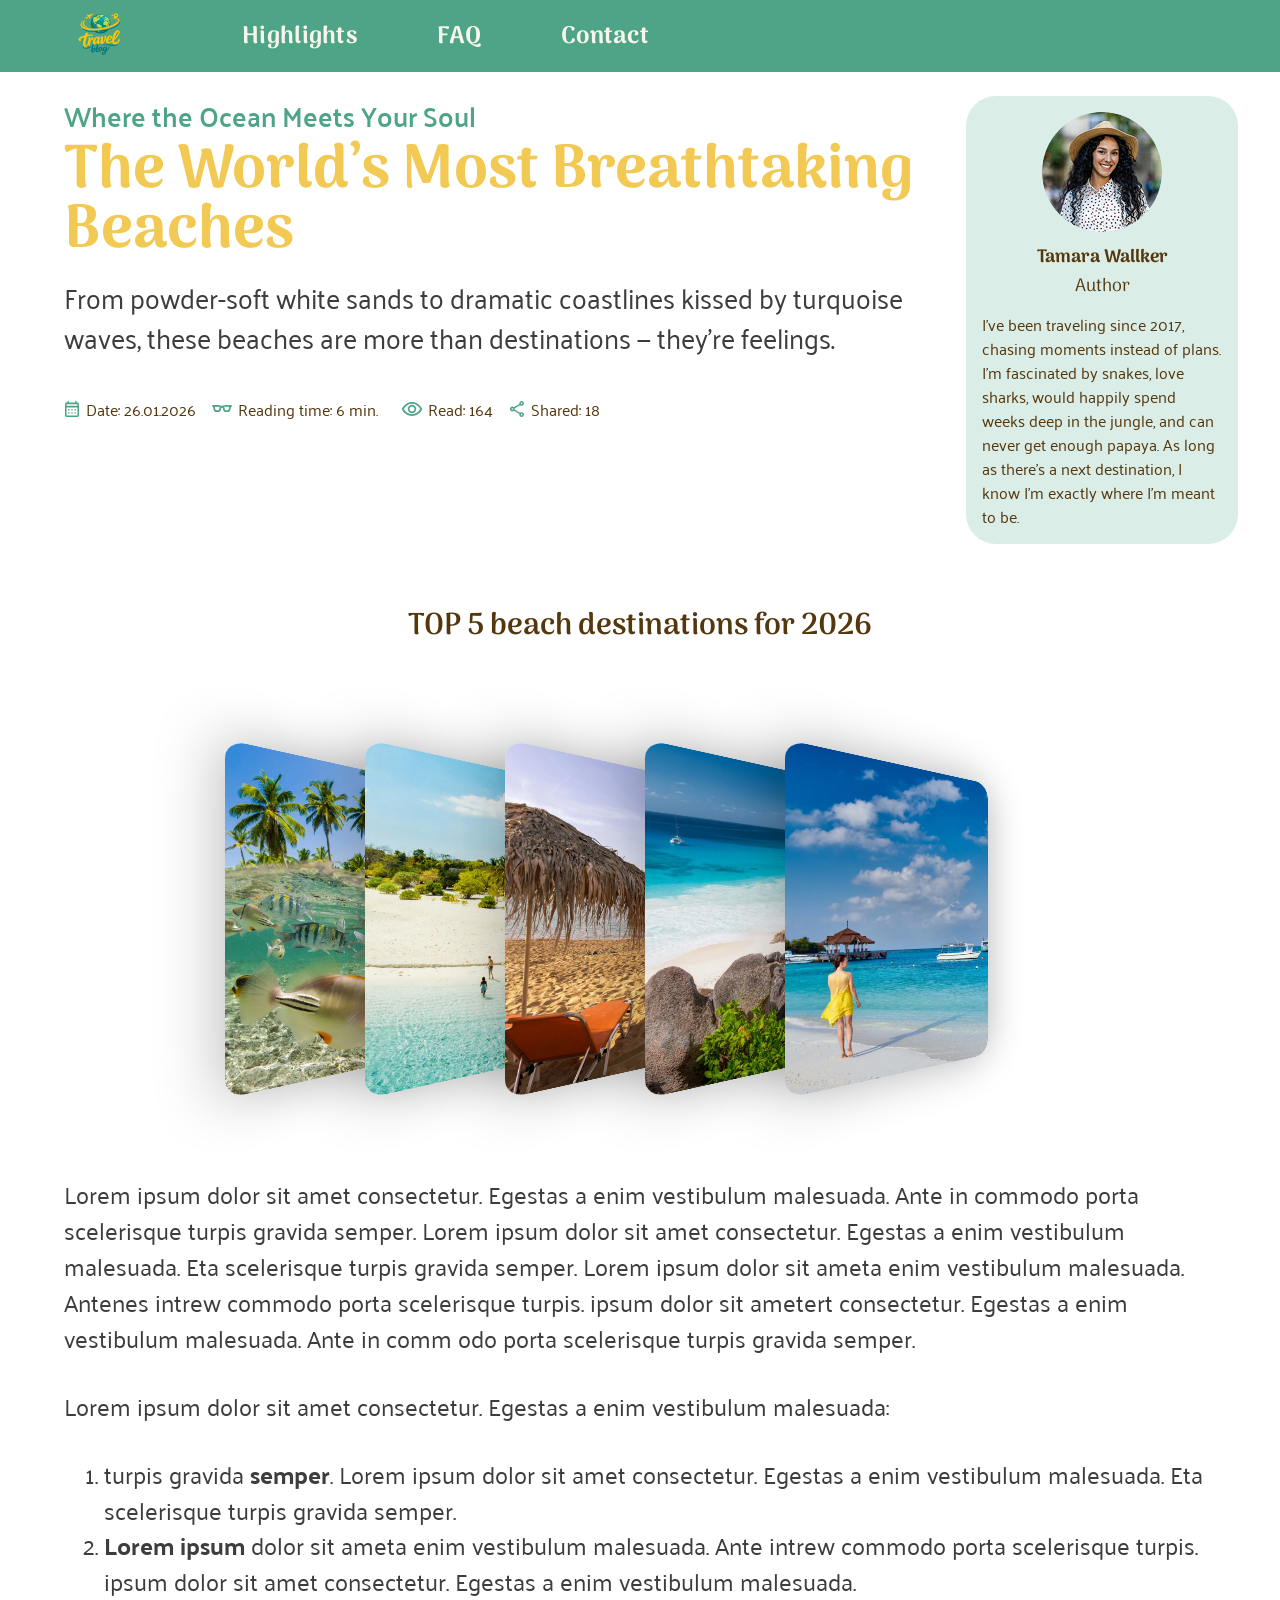
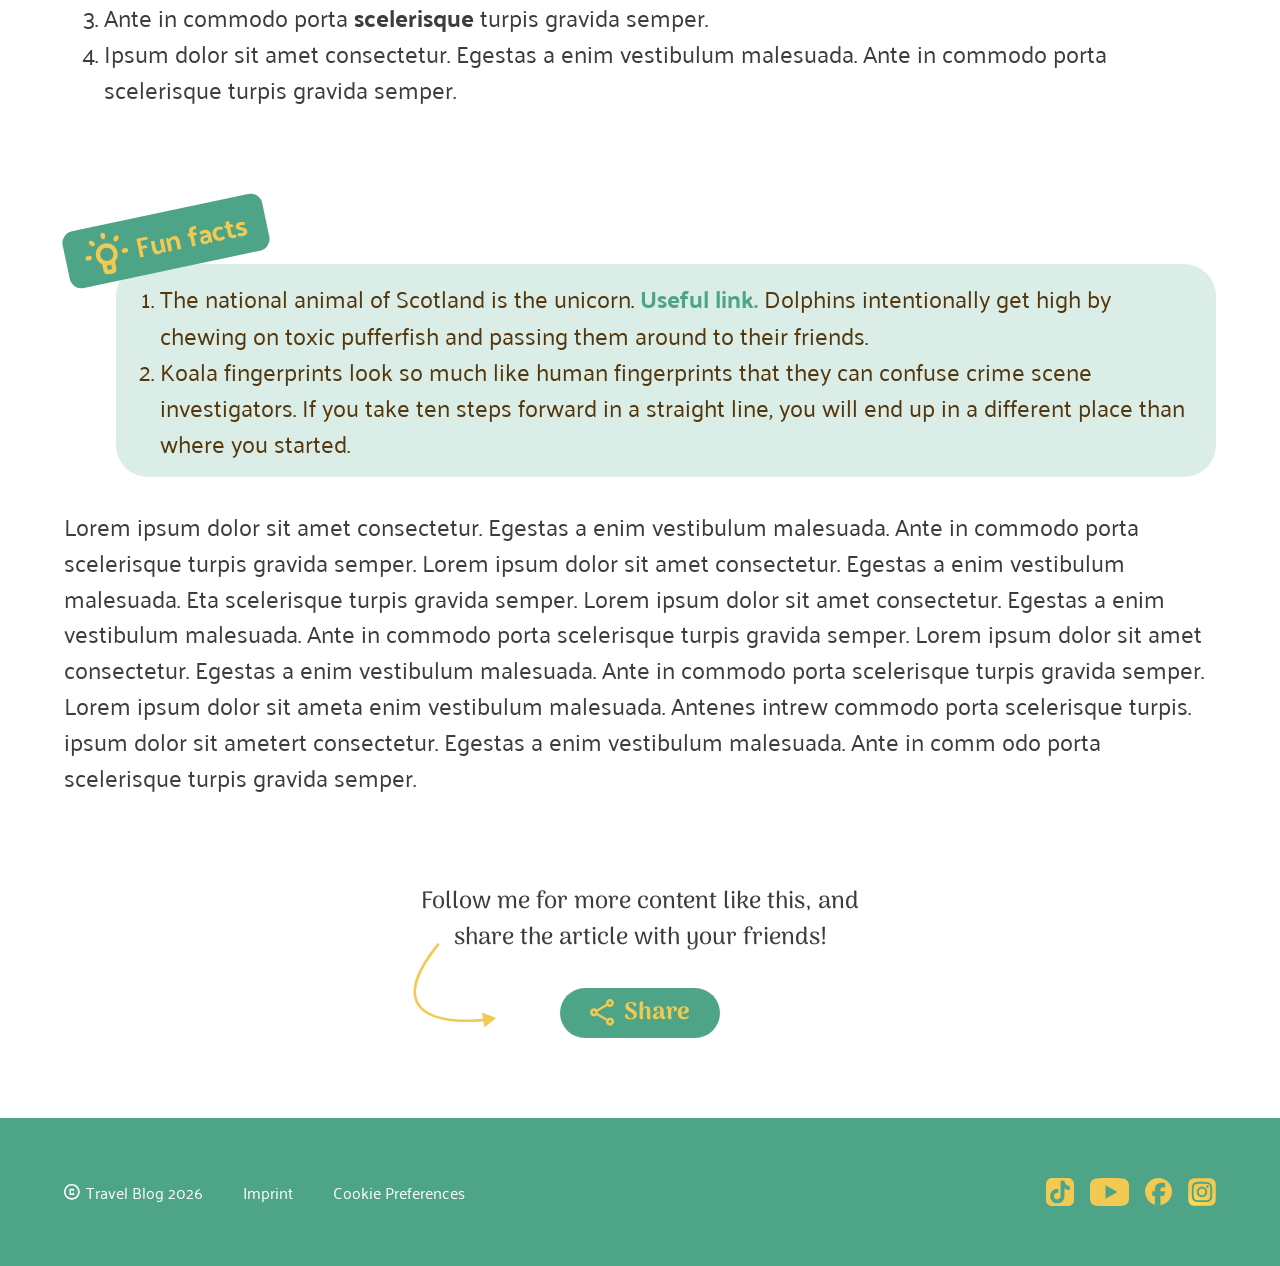
==== commit dfad743f: "fuck git" ====
--- a/article-carousel.html
+++ b/article-carousel.html
@@ -10,38 +10,45 @@
     <link rel="stylesheet" href="assets/css/article-carousel.css" />
   </head>
   <body>
- <header id="logo-header" class="logo-header">
-  <div class="header-container">
-  <a href="index.html">
-    <img src="assets/img/header_travel_blog.png" alt="Travel Blog Logo" class="logo" />
-  </a>
-  <nav id="desktop-nav" class="desktop-nav">
-    <ul class="nav-bar">
-      <li class="menu-item">
-        <a href="#highlights" class="menu-link">Highlights</a>
-      <img src="./assets/icon/Hover-Highlights.svg" alt="">
-      </li>
-      <li class="menu-item">
-        <a href="#faq" class="menu-link">FAQ</a>
-        <img src="./assets/icon/Hover-FAQ.svg" alt="">
-      </li>
-      <li class="menu-item">
-        <a href="#contact" class="menu-link">Contact</a>
-        <img src="./assets/icon/Hover-Contact.svg" alt="">
-      </li>
-    </ul>
-  </nav>
-  </div>
-</header>
+    <header id="logo-header" class="logo-header">
+      <div class="header-container">
+        <a href="index.html">
+          <img src="assets/img/header_travel_blog.webp" alt="Travel Blog Logo" class="logo" />
+        </a>
+        <nav id="desktop-nav" class="desktop-nav">
+          <ul class="nav-bar">
+            <li class="menu-item">
+              <a href="#highlights" class="menu-link">
+                Highlights
+                <img src="./assets/icon/Hover-Highlights.svg" alt="" />
+              </a>
+            </li>
+            <li class="menu-item">
+              <a href="#faq" class="menu-link">
+                FAQ
+                <img src="./assets/icon/Hover-FAQ.svg" alt="" />
+              </a>
+            </li>
+            <li class="menu-item">
+              <a href="#contact" class="menu-link">
+                Contact
+                <img src="./assets/icon/Hover-Contact.svg" alt="" />
+              </a>
+            </li>
+          </ul>
+        </nav>
+      </div>
+    </header>
 
     <main>
-    <section class="top-row">
+      <section class="top-row">
         <div class="top-row-container">
           <div class="card">
             <p class="kicker">Where the Ocean Meets Your Soul</p>
             <h1 class="title">The World’s Most Breathtaking Beaches</h1>
             <p>
-              From powder-soft white sands to dramatic coastlines kissed by turquoise waves, these beaches are more than destinations — they’re feelings.
+              From powder-soft white sands to dramatic coastlines kissed by turquoise waves, these beaches are more than destinations — they’re
+              feelings.
             </p>
             <div class="meta">
               <div class="meta-row">
@@ -83,173 +90,141 @@
         </div>
       </section>
 
-
-
-
-
-  <section class="top-five-desktop">
-    <div class="top-five">
-    <h3>TOP 5 beach destinations for 2026</h3>
-    <div class="carousel-wrapper-desktop">
-      <div class="slider_b-desktop">
-        <div class="slider_b_element-desktop">
-          <img src="./assets/img/carousel2_01.jpg" alt="Beach with fish" width="1200" height="800">
-        </div>
-        <div class="slider_b_element-desktop">
-          <img src="./assets/img/carousel2_02.jpg" alt="Beach on small island" width="1200" height="800">
-        </div>
-        <div class="slider_b_element-desktop">
-          <img src="./assets/img/carousel2_03.jpg" alt="Beach with sun lounger" width="1202" height="900">
-        </div>
-        <div class="slider_b_element-desktop">
-          <img src="./assets/img/carousel2_04.jpg" alt="Beach with rocks" width="1200" height="800">
-        </div>
-        <div class="slider_b_element-desktop">
-          <img src="./assets/img/carousel1_01.jpg" alt="Beach with anchoring boats" width="1920" height="1280">
-        </div>
-      </div>
-    </div>
-    </div>
-  </section>
-
-
-
-
-
-
-
-
-  <section class="top-five-mobile">
-    <h3>TOP 5 beach destinations for 2026</h3>
-    <div class="slider_mobile_container">
-      <div class="slider_mobile">
-        <input type="radio" name="slider" value="one" checked />
-        <input type="radio" name="slider" value="two" />
-        <input type="radio" name="slider" value="three" />
-        <input type="radio" name="slider" value="four" />
-        <input type="radio" name="slider" value="five" />
-        <div class="slider_mobile_wrapper">
-          <div class="slider_mobile_element element_one">
-            <img src="./assets/img/carousel2_01.jpg" alt="Beach with fish" width="1200" height="800">
-          </div>
-          <div class="slider_mobile_element element_two">
-            <img src="./assets/img/carousel2_02.jpg" alt="Beach on small island" width="1200" height="800">
-          </div>
-          <div class="slider_mobile_element element_three">
-            <img src="./assets/img/carousel2_03.jpg" alt="Beach with sun lounger" width="1202" height="900">
-          </div>
-          <div class="slider_mobile_element element_four">
-            <img src="./assets/img/carousel2_04.jpg" alt="Beach with rocks" width="1200" height="800">
-          </div>
-          <div class="slider_mobile_element element_five">
-            <img src="./assets/img/carousel1_01.jpg" alt="Beach with anchoring boats" width="1920" height="1280">
-          </div>
-        </div>
-      </div>
-    </div>
-  </section>
-
-  <section class="text-container">
-    <div class="text">
-      <p>
-        Lorem ipsum dolor sit amet consectetur. Egestas a enim vestibulum malesuada. Ante in commodo porta scelerisque
-        turpis gravida semper. Lorem
-        ipsum dolor sit amet consectetur. Egestas a enim vestibulum malesuada. Eta scelerisque turpis gravida semper.
-        Lorem ipsum dolor sit ameta
-        enim vestibulum malesuada. Antenes intrew commodo porta scelerisque turpis. ipsum dolor sit ametert consectetur.
-        Egestas a enim vestibulum
-        malesuada. Ante in comm odo porta scelerisque turpis gravida semper.
-      </p>
-      <p class="text-seperate">Lorem ipsum dolor sit amet consectetur. Egestas a enim vestibulum malesuada:</p>
-      <ol class="text-list">
-        <li>
-          turpis gravida <span>semper</span>. Lorem ipsum dolor sit amet consectetur. Egestas a enim vestibulum
-          malesuada. Eta scelerisque turpis
-          gravida semper.
-        </li>
-        <li>
-          <span>Lorem ipsum</span> dolor sit ameta enim vestibulum malesuada. Ante intrew commodo porta scelerisque
-          turpis. ipsum dolor sit amet
-          consectetur. Egestas a enim vestibulum malesuada.
-        </li>
-        <li>Ante in commodo porta <span>scelerisque</span> turpis gravida semper.</li>
-        <li>Ipsum dolor sit amet consectetur. Egestas a enim vestibulum malesuada. Ante in commodo porta scelerisque
-          turpis gravida semper.</li>
-      </ol>
-    </div>
-  </section>
-
-
-  <section class="facts-container">
-    <div class="facts">
-      <div class="facts-badge">
-        <img src="/assets/icon/article_pro-tipps_light_bulb.svg" alt="" width="43" height="42" />
-        Fun facts
-      </div>
-      <ol class="facts-list">
-        <li>
-          The national animal of Scotland is the unicorn.
-          <a href="https://uselessfacts.net/" target="_blank">Useful link.</a>
-          Dolphins intentionally get high by chewing on toxic pufferfish and passing them around to their friends.
-        </li>
-        <li>
-          Koala fingerprints look so much like human fingerprints that they can confuse crime scene investigators. If
-          you take ten steps forward in
-          a straight line, you will end up in a different place than where you started.
-        </li>
-      </ol>
-    </div>
-    <p>
-      Lorem ipsum dolor sit amet consectetur. Egestas a enim vestibulum malesuada. Ante in commodo porta scelerisque
-      turpis gravida semper. Lorem
-      ipsum dolor sit amet consectetur. Egestas a enim vestibulum malesuada. Eta scelerisque turpis gravida semper.
-      Lorem ipsum dolor sit amet
-      consectetur. Egestas a enim vestibulum malesuada. Ante in commodo porta scelerisque turpis gravida semper. Lorem
-      ipsum dolor sit amet
-      consectetur. Egestas a enim vestibulum malesuada. Ante in commodo porta scelerisque turpis gravida semper. Lorem
-      ipsum dolor sit ameta enim
-      vestibulum malesuada. Antenes intrew commodo porta scelerisque turpis. ipsum dolor sit ametert consectetur.
-      Egestas a enim vestibulum
-      malesuada. Ante in comm odo porta scelerisque turpis gravida semper.
-    </p>
-  </section>
-
-
-
-
-
-  </section>
-
-  <section class="share-container">
-    <div>
-      <p>Follow me for more content like this, and share the article with your friends!</p>
-    </div>
-
-    <div class="share">
-      <picture>
-        <source media="(min-width: 768px)" srcset="assets/icon/article_share_arrow_desktop.svg" width="110"
-          height="85" />
-        <img class="share-arrow" src="assets/icon/article_share_arrow.svg" alt="" width="32" height="53" />
-      </picture>
-
-      <details class="share-details">
-        <summary class="share-btn">
-          <img class="share-icon-inside" src="assets/icon/article_share.svg" alt="" width="24" height="27" />
-          <span>Share</span>
-        </summary>
-
-        <div class="share-content">
-          <img src="assets/icon/article_shared_small.svg" alt="" width="16" height="18" />
-          <div class="share-links">
-            <a href="#" onclick="return false;" target="_blank">LinkedIn</a>
-            <a href="#" onclick="return false;" target="_blank">WhatsApp</a>
-          </div>
-        </div>
-      </details>
-    </div>
-  </section>
-</main>
- <footer class="site-footer">
+      <section class="top-five-desktop">
+        <div class="top-five">
+          <h3>TOP 5 beach destinations for 2026</h3>
+          <div class="carousel-wrapper-desktop">
+            <div class="slider_b-desktop">
+              <div class="slider_b_element-desktop">
+                <img src="./assets/img/carousel2_01.webp" alt="Beach with fish" width="1200" height="800" />
+              </div>
+              <div class="slider_b_element-desktop">
+                <img src="./assets/img/carousel2_02.webp" alt="Beach on small island" width="1200" height="800" />
+              </div>
+              <div class="slider_b_element-desktop">
+                <img src="./assets/img/carousel2_03.webp" alt="Beach with sun lounger" width="1202" height="900" />
+              </div>
+              <div class="slider_b_element-desktop">
+                <img src="./assets/img/carousel2_04.webp" alt="Beach with rocks" width="1200" height="800" />
+              </div>
+              <div class="slider_b_element-desktop">
+                <img src="./assets/img/carousel1_01.webp" alt="Beach with anchoring boats" width="1920" height="1280" />
+              </div>
+            </div>
+          </div>
+        </div>
+      </section>
+
+      <section class="top-five-mobile">
+        <h3>TOP 5 beach destinations for 2026</h3>
+        <div class="slider_mobile_container">
+          <div class="slider_mobile">
+            <input type="radio" name="slider" value="one" checked />
+            <input type="radio" name="slider" value="two" />
+            <input type="radio" name="slider" value="three" />
+            <input type="radio" name="slider" value="four" />
+            <input type="radio" name="slider" value="five" />
+            <div class="slider_mobile_wrapper">
+              <div class="slider_mobile_element element_one">
+                <img src="./assets/img/carousel2_01.webp" alt="Beach with fish" width="1200" height="800" />
+              </div>
+              <div class="slider_mobile_element element_two">
+                <img src="./assets/img/carousel2_02.webp" alt="Beach on small island" width="1200" height="800" />
+              </div>
+              <div class="slider_mobile_element element_three">
+                <img src="./assets/img/carousel2_03.webp" alt="Beach with sun lounger" width="1202" height="900" />
+              </div>
+              <div class="slider_mobile_element element_four">
+                <img src="./assets/img/carousel2_04.webp" alt="Beach with rocks" width="1200" height="800" />
+              </div>
+              <div class="slider_mobile_element element_five">
+                <img src="./assets/img/carousel1_01.webp" alt="Beach with anchoring boats" width="1920" height="1280" />
+              </div>
+            </div>
+          </div>
+        </div>
+      </section>
+
+      <section class="text-container">
+        <div class="text">
+          <p>
+            Lorem ipsum dolor sit amet consectetur. Egestas a enim vestibulum malesuada. Ante in commodo porta scelerisque turpis gravida semper.
+            Lorem ipsum dolor sit amet consectetur. Egestas a enim vestibulum malesuada. Eta scelerisque turpis gravida semper. Lorem ipsum dolor sit
+            ameta enim vestibulum malesuada. Antenes intrew commodo porta scelerisque turpis. ipsum dolor sit ametert consectetur. Egestas a enim
+            vestibulum malesuada. Ante in comm odo porta scelerisque turpis gravida semper.
+          </p>
+          <p class="text-seperate">Lorem ipsum dolor sit amet consectetur. Egestas a enim vestibulum malesuada:</p>
+          <ol class="text-list">
+            <li>
+              turpis gravida <span>semper</span>. Lorem ipsum dolor sit amet consectetur. Egestas a enim vestibulum malesuada. Eta scelerisque turpis
+              gravida semper.
+            </li>
+            <li>
+              <span>Lorem ipsum</span> dolor sit ameta enim vestibulum malesuada. Ante intrew commodo porta scelerisque turpis. ipsum dolor sit amet
+              consectetur. Egestas a enim vestibulum malesuada.
+            </li>
+            <li>Ante in commodo porta <span>scelerisque</span> turpis gravida semper.</li>
+            <li>Ipsum dolor sit amet consectetur. Egestas a enim vestibulum malesuada. Ante in commodo porta scelerisque turpis gravida semper.</li>
+          </ol>
+        </div>
+      </section>
+
+      <section class="facts-container">
+        <div class="facts">
+          <div class="facts-badge">
+            <img src="/assets/icon/article_pro-tipps_light_bulb.svg" alt="" width="43" height="42" />
+            Fun facts
+          </div>
+          <ol class="facts-list">
+            <li>
+              The national animal of Scotland is the unicorn.
+              <a href="https://uselessfacts.net/" target="_blank">Useful link.</a>
+              Dolphins intentionally get high by chewing on toxic pufferfish and passing them around to their friends.
+            </li>
+            <li>
+              Koala fingerprints look so much like human fingerprints that they can confuse crime scene investigators. If you take ten steps forward
+              in a straight line, you will end up in a different place than where you started.
+            </li>
+          </ol>
+        </div>
+        <p>
+          Lorem ipsum dolor sit amet consectetur. Egestas a enim vestibulum malesuada. Ante in commodo porta scelerisque turpis gravida semper. Lorem
+          ipsum dolor sit amet consectetur. Egestas a enim vestibulum malesuada. Eta scelerisque turpis gravida semper. Lorem ipsum dolor sit amet
+          consectetur. Egestas a enim vestibulum malesuada. Ante in commodo porta scelerisque turpis gravida semper. Lorem ipsum dolor sit amet
+          consectetur. Egestas a enim vestibulum malesuada. Ante in commodo porta scelerisque turpis gravida semper. Lorem ipsum dolor sit ameta enim
+          vestibulum malesuada. Antenes intrew commodo porta scelerisque turpis. ipsum dolor sit ametert consectetur. Egestas a enim vestibulum
+          malesuada. Ante in comm odo porta scelerisque turpis gravida semper.
+        </p>
+      </section>
+
+      <section class="share-container">
+        <div>
+          <p>Follow me for more content like this, and share the article with your friends!</p>
+        </div>
+        <div class="share">
+          <picture>
+            <source media="(min-width: 768px)" srcset="assets/icon/article_share_arrow_desktop.svg" width="110" height="85" />
+            <img class="share-arrow" src="assets/icon/article_share_arrow.svg" alt="" width="32" height="53" />
+          </picture>
+
+          <details class="share-details">
+            <summary class="share-btn">
+              <img class="share-icon-inside" src="assets/icon/article_share.svg" alt="" width="24" height="27" />
+              <span>Share</span>
+            </summary>
+            <div class="share-content">
+              <img src="assets/icon/article_shared_small.svg" alt="" width="16" height="18" />
+              <div class="share-links">
+                <a href="#" onclick="return false;" target="_blank">LinkedIn</a>
+                <a href="#" onclick="return false;" target="_blank">WhatsApp</a>
+              </div>
+            </div>
+          </details>
+        </div>
+      </section>
+    </main>
+
+    <footer class="site-footer">
       <div class="footer-content">
         <div class="footer-left">
           <a href="#">Imprint</a>
@@ -282,8 +257,5 @@
       <a href="#faq"><img src="assets/icon/mobile_navbar_help.svg" alt="FAQ" /></a>
       <a href="#profil"><img src="assets/icon/mobile_navbar_pin.svg" alt="Profil" /></a>
     </nav>
-
-
-</body>
-
-</html>+  </body>
+</html>
--- a/assets/css/global.css
+++ b/assets/css/global.css
@@ -84,10 +84,6 @@
   }
 }
 
-/* HEADER UND FOOTER HIER */
-/*Header + Desktop-Navbar*/
-/* Navbar oben */
-
 .nav-bar {
   display: flex;
   list-style-type: none;
@@ -102,10 +98,6 @@
   gap: 4.5rem;
   margin: 0;
   padding: 0;
-}
-
-.menu-item {
-  position: relative;
 }
 
 .menu-item img {
@@ -143,6 +135,8 @@
 }
 
 .menu-link {
+  position: relative;
+
   display: inline-block;
   padding: 12px 4px 10px;
   font-family: "Arima", sans-serif;
@@ -154,9 +148,6 @@
   text-shadow: 2px 2px 0 var(--secondary-brown);
 }
 
-
-
-
 /* Header mit Logo */
 .logo-header {
   background-color: var(--color-primary-green);
@@ -346,8 +337,6 @@
   font-size: 1rem;
 }
 
-/*Footer*/
-
 .site-footer {
   background-color: var(--color-primary-green);
   width: 100%;
@@ -418,8 +407,6 @@
   height: 28px;
   width: auto;
 }
-
-/* Navbar unten */
 
 .bottom-navbar {
   background-color: var(--color-primary-yellow);
@@ -522,8 +509,6 @@
     flex-wrap: wrap;
   }
 
-
-
   .top-row-container .author-card {
     flex: 0 0 220px;
     width: 250px;
--- a/assets/css/article-carousel.css
+++ b/assets/css/article-carousel.css
@@ -45,7 +45,6 @@
 
 .top-five-desktop {
     padding-inline: var(---padding-inline);
-
 
     @media (max-width: 768px) {
         display: none;
@@ -146,7 +145,6 @@
     }
 }
 
-
 .slider_mobile_container {
     display: flex;
     justify-content: center;
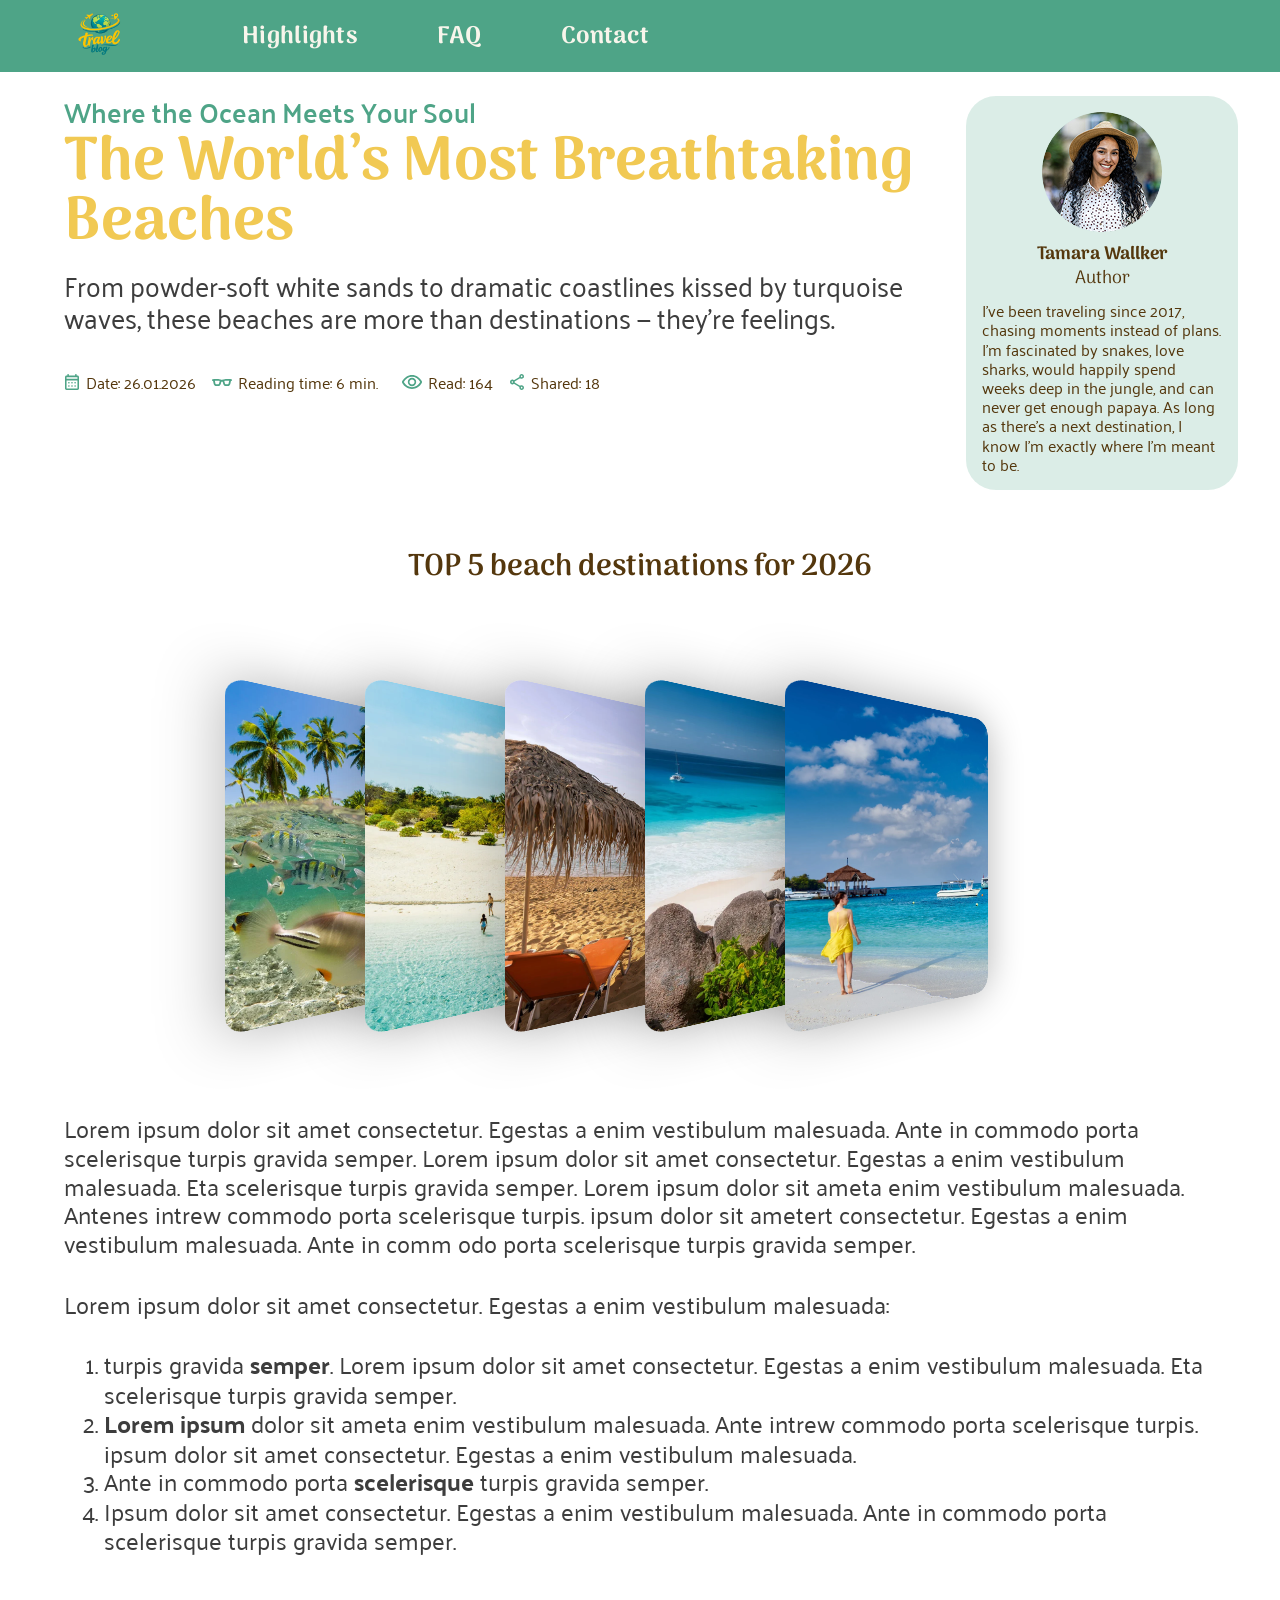
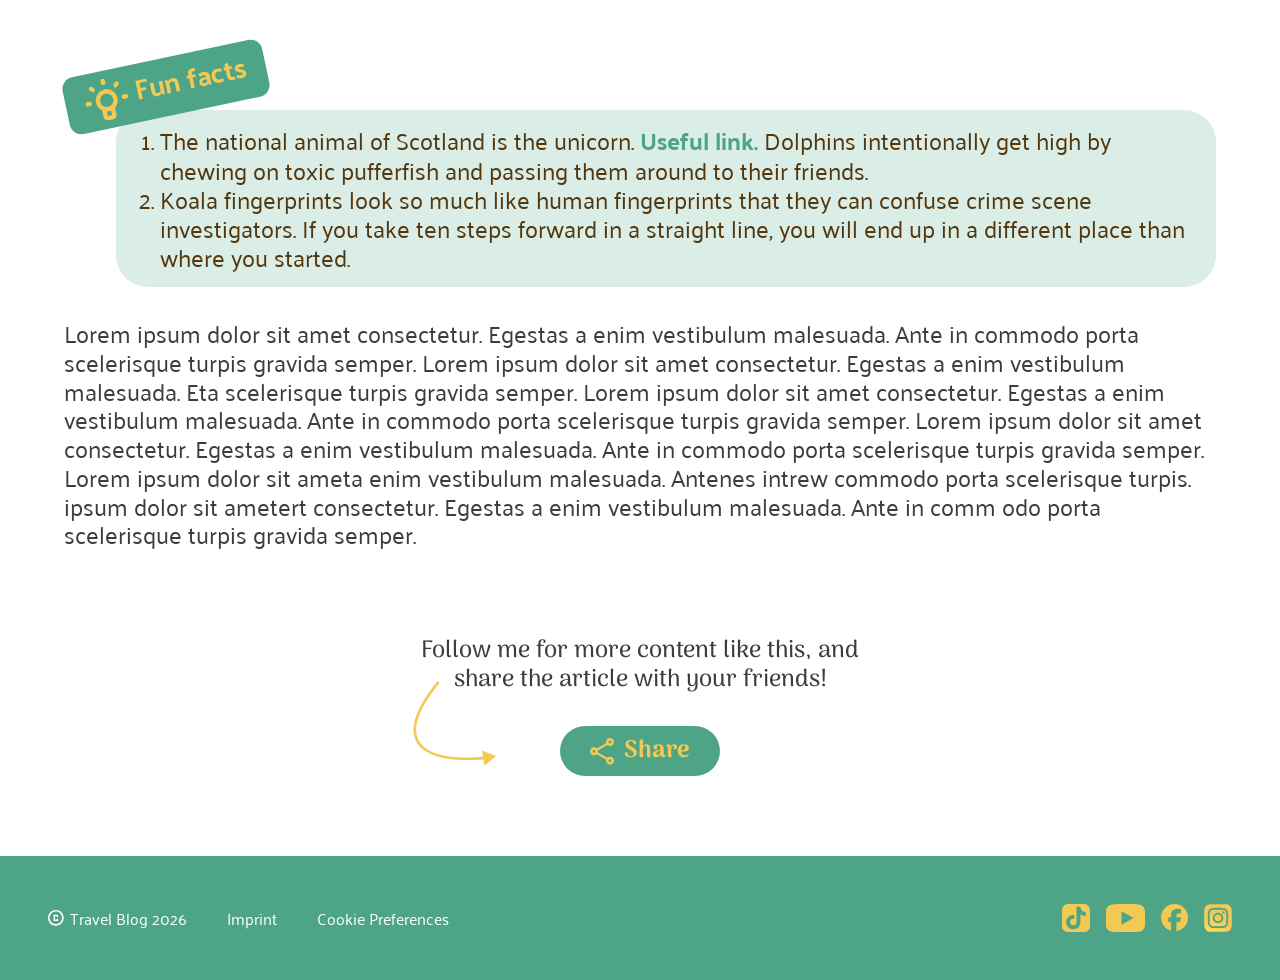
==== commit 18130edb: "we are done" ====
--- a/article-carousel.html
+++ b/article-carousel.html
@@ -53,21 +53,21 @@
             <div class="meta">
               <div class="meta-row">
                 <span class="meta-item">
-                  <img src="./assets/icon/article_date.svg" alt="" class="icon" />
+                  <img src="./assets/icon/article_date.svg" alt="Calendar icon" class="icon" />
                   Date: 26.01.2026
                 </span>
                 <span class="meta-item">
-                  <img src="./assets/icon/article_reading_time.svg" alt="" class="icon icon-wide" />
+                  <img src="./assets/icon/article_reading_time.svg" alt="Glasses icon" class="icon icon-wide" />
                   Reading time: 6 min.
                 </span>
               </div>
               <div class="meta-row">
                 <span class="meta-item">
-                  <img src="./assets/icon/article_read.svg" alt="" class="icon icon-wide" />
+                  <img src="./assets/icon/article_read.svg" alt="Eye icon" class="icon icon-wide" />
                   Read: 164
                 </span>
                 <span class="meta-item">
-                  <img src="./assets/icon/article_shared_small.svg" alt="" class="icon" />
+                  <img src="./assets/icon/article_shared_small.svg" alt="Share icon" class="icon" />
                   Shared: 18
                 </span>
               </div>
@@ -204,16 +204,16 @@
         <div class="share">
           <picture>
             <source media="(min-width: 768px)" srcset="assets/icon/article_share_arrow_desktop.svg" width="110" height="85" />
-            <img class="share-arrow" src="assets/icon/article_share_arrow.svg" alt="" width="32" height="53" />
+            <img class="share-arrow" src="assets/icon/article_share_arrow.svg" alt="Arrow icon" width="32" height="53" />
           </picture>
 
           <details class="share-details">
             <summary class="share-btn">
-              <img class="share-icon-inside" src="assets/icon/article_share.svg" alt="" width="24" height="27" />
+              <img class="share-icon-inside" src="assets/icon/article_share.svg" alt="Share icon" width="24" height="27" />
               <span>Share</span>
             </summary>
             <div class="share-content">
-              <img src="assets/icon/article_shared_small.svg" alt="" width="16" height="18" />
+              <img src="assets/icon/article_shared_small.svg" alt="Share icon small" width="16" height="18" />
               <div class="share-links">
                 <a href="#" onclick="return false;" target="_blank">LinkedIn</a>
                 <a href="#" onclick="return false;" target="_blank">WhatsApp</a>
--- a/assets/css/global.css
+++ b/assets/css/global.css
@@ -19,7 +19,7 @@
 body {
   min-height: 100vh;
   min-height: 100dvh;
-  line-height: 1.5;
+  line-height: 1.2;
 }
 
 img,
@@ -138,25 +138,24 @@
   position: relative;
 
   display: inline-block;
-  padding: 12px 4px 10px;
+  padding: 0.75rem 0.25rem 0.625rem;
   font-family: "Arima", sans-serif;
   font-weight: 700;
   font-size: 1.5rem;
-  letter-spacing: 0.3px;
+  letter-spacing: 0.01875rem;
   color: rgba(248, 245, 235);
   text-decoration: none;
-  text-shadow: 2px 2px 0 var(--secondary-brown);
-}
-
-/* Header mit Logo */
+  text-shadow: 0.125rem 0.125rem 0 var(--secondary-brown);
+}
+
 .logo-header {
   background-color: var(--color-primary-green);
   display: flex;
   justify-content: start;
   align-items: center;
 
-  padding-left: 146px;
-  padding-right: 102px;
+  padding-left: 9.125rem;
+  padding-right: 6.375rem;
   position: sticky;
   top: 0;
   z-index: 100;
@@ -167,7 +166,6 @@
     display: none;
   }
 
-  /* Header mit Logo */
   .logo-header {
     padding-inline: var(--container-padding-inline);
     background-color: var(--color-primary-green);
@@ -185,19 +183,19 @@
   }
 
   .logo-img {
-    width: 48px;
-    height: 48px;
+    width: 3rem;
+    height: 3rem;
   }
 
   .logo-header .logo {
-    height: 72px;
+    height: 4.5rem;
     width: auto;
 
     margin-right: 0;
   }
 
   body {
-    padding-bottom: 64px;
+    padding-bottom: 4rem;
   }
 }
 
@@ -259,7 +257,7 @@
 .meta-item {
   display: flex;
   align-items: center;
-  gap: 6px;
+  gap: 0.375rem;
   color: var(--color-secondary-brown);
   font-family: "Palanquin", sans-serif;
   font-size: 1rem;
@@ -268,14 +266,14 @@
 }
 
 .icon {
-  width: 16px;
-  height: 16px;
+  width: 1rem;
+  height: 1rem;
   object-fit: contain;
   flex-shrink: 0;
 }
 
 .icon-wide {
-  width: 20px;
+  width: 1.25rem;
   height: auto;
 }
 
@@ -287,7 +285,7 @@
 }
 
 .author-bg {
-  width: clamp(290px, calc(100vw - 30px), 345px);
+  width: clamp(18.125rem, calc(100vw - 1.875rem), 21.5625rem);
   background-color: var(--color-bg-light-green);
   border-radius: 30px;
 
@@ -299,11 +297,11 @@
 }
 
 .author-avatar {
-  width: 120px;
-  height: 120px;
+  width: 7.5rem;
+  height: 7.5rem;
   border-radius: 50%;
   overflow: hidden;
-  margin-bottom: 12px;
+  margin-bottom: 0.75rem;
   background: #cfe6e0;
 }
 
@@ -323,7 +321,7 @@
 }
 
 .author-role {
-  margin: 2px 0 12px 0;
+  margin: 0.125rem 0 0.75rem 0;
   color: var(--color-secondary-brown);
   font-family: "Arima", sans-serif;
   font-size: 1rem;
@@ -340,11 +338,7 @@
 .site-footer {
   background-color: var(--color-primary-green);
   width: 100%;
-  padding: var(--container-padding-inline);
-
-  @media (min-width: 768px) {
-    padding-block: 3.75rem;
-  }
+  padding: 3rem;
 }
 
 .footer-content {
@@ -360,7 +354,7 @@
 .footer-left {
   display: flex;
   flex-direction: column;
-  gap: 8px;
+  gap: 0.5rem;
 }
 
 .footer-left a {
@@ -377,7 +371,7 @@
 .copyright {
   display: flex;
   align-items: center;
-  gap: 6px;
+  gap: 0.375rem;
   color: #ffffff;
   font-family: "Palanquin", sans-serif;
   font-size: 1rem;
@@ -389,8 +383,8 @@
   display: inline-flex;
   align-items: center;
   justify-content: center;
-  width: 16px;
-  height: 16px;
+  width: 1rem;
+  height: 1rem;
 }
 
 .footer-social {
@@ -404,7 +398,7 @@
 }
 
 .footer-social img {
-  height: 28px;
+  height: 1.75rem;
   width: auto;
 }
 
@@ -413,12 +407,12 @@
   display: flex;
   justify-content: space-around;
   align-items: center;
-  padding: 12px 0;
+  padding: 0.75rem 0;
   position: fixed;
   bottom: 0;
   left: 0;
   width: 100%;
-  height: 64px;
+  height: 4rem;
   z-index: 100;
 }
 
@@ -429,12 +423,12 @@
 }
 
 .bottom-navbar img {
-  height: 26px;
+  height: 1.625rem;
   width: auto;
 }
 
 .top-row {
-  padding-top: 24px;
+  padding-top: 1.5rem;
   padding-inline: var(--container-padding-inline);
 }
 
@@ -463,19 +457,19 @@
   }
 
   .logo-img {
-    width: 72px;
-    height: 72px;
+    width: 4.5rem;
+    height: 4.5rem;
   }
 
   .logo-header .logo {
-    height: 72px;
+    height: 4.5rem;
     width: auto;
 
-    margin-right: 102px;
+    margin-right: 6.375rem;
   }
 
   body {
-    padding-bottom: 0px;
+    padding-bottom: 0;
   }
 
   .footer-content {
@@ -485,7 +479,7 @@
   .footer-left {
     flex-direction: row;
     align-items: center;
-    gap: 40px;
+    gap: 2.5rem;
   }
 
   .footer-left .copyright {
@@ -499,19 +493,19 @@
     display: flex;
     justify-content: space-between;
     align-items: flex-start;
-    gap: 24px;
+    gap: 1.5rem;
   }
 
   .top-row-container .meta {
     flex-direction: row;
     align-items: center;
-    gap: 24px;
+    gap: 1.5rem;
     flex-wrap: wrap;
   }
 
   .top-row-container .author-card {
-    flex: 0 0 220px;
-    width: 250px;
+    flex: 0 0 13.75rem;
+    width: 15.625rem;
     padding: 0;
     display: block;
   }
@@ -537,7 +531,7 @@
 
   .content-columns {
     display: flex;
-    gap: 24px;
+    gap: 1.5rem;
   }
 
   .content-columns .content {
@@ -545,7 +539,7 @@
   }
 
   .graph-wrap {
-    max-width: 345px;
+    max-width: 21.5625rem;
     margin-left: auto;
     margin-right: auto;
   }
@@ -654,7 +648,7 @@
     transition: text-shadow 0.4s ease;
 
     &:active {
-      text-shadow: 0.4px 0 0 var(--color-primary-green);
+      text-shadow: 0.025rem 0 0 var(--color-primary-green);
     }
   }
 }
--- a/assets/css/article-carousel.css
+++ b/assets/css/article-carousel.css
@@ -27,26 +27,10 @@
     }
 }
 
-
-
-/* .top-five-desktop {
-    max-width: 1440px;
-    margin: 0 auto;
-    display: flex;
-    justify-content: center;
-    flex-direction: column;
-    align-items: center;
-    padding: 3rem;
-
-    @media (max-width: 768px) {
-        display: none;
-    }
-} */
-
 .top-five-desktop {
-    padding-inline: var(---padding-inline);
-
-    @media (max-width: 768px) {
+    padding-inline: var(--padding-inline);
+
+    @media (max-width: 699px) {
         display: none;
     }
 }
@@ -140,7 +124,7 @@
     align-items: center;
     padding-bottom: 2.5rem;
 
-    @media (min-width: 769px) {
+    @media (min-width: 700px) {
         display: none;
     }
 }
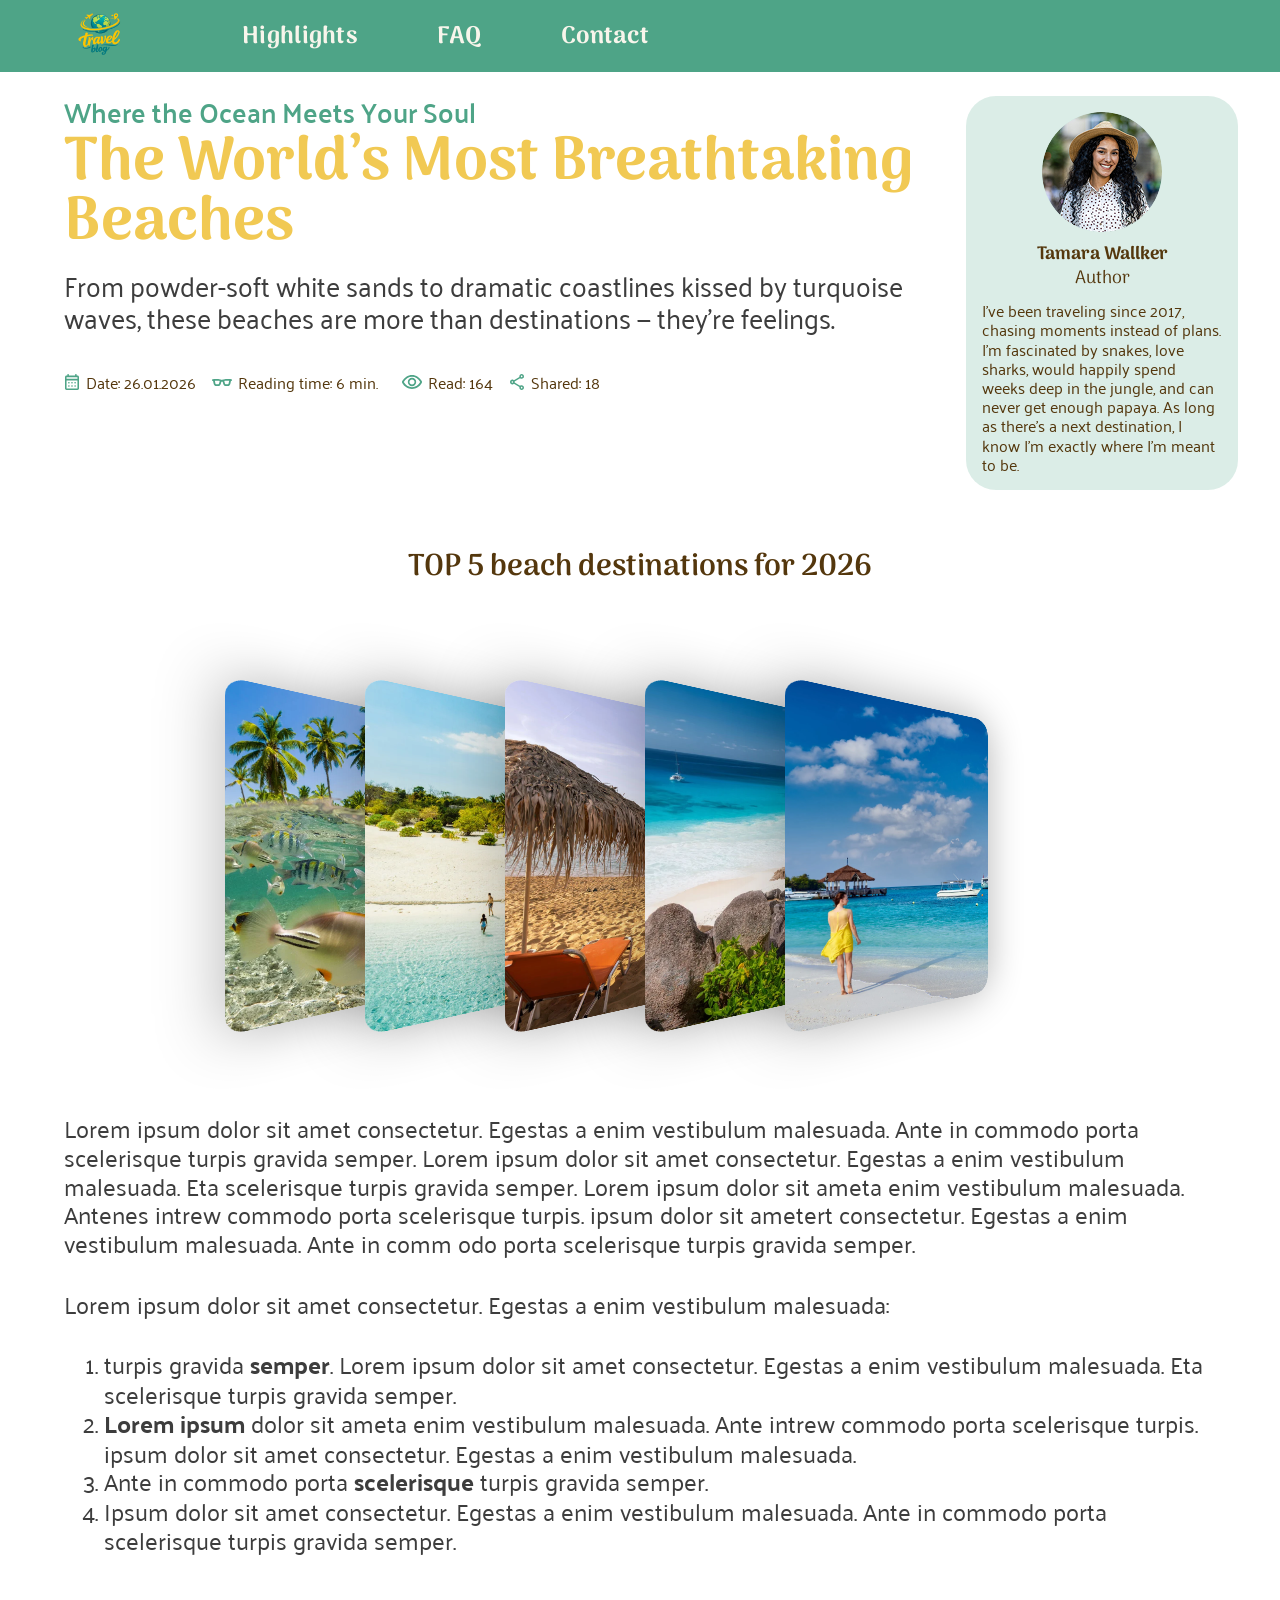
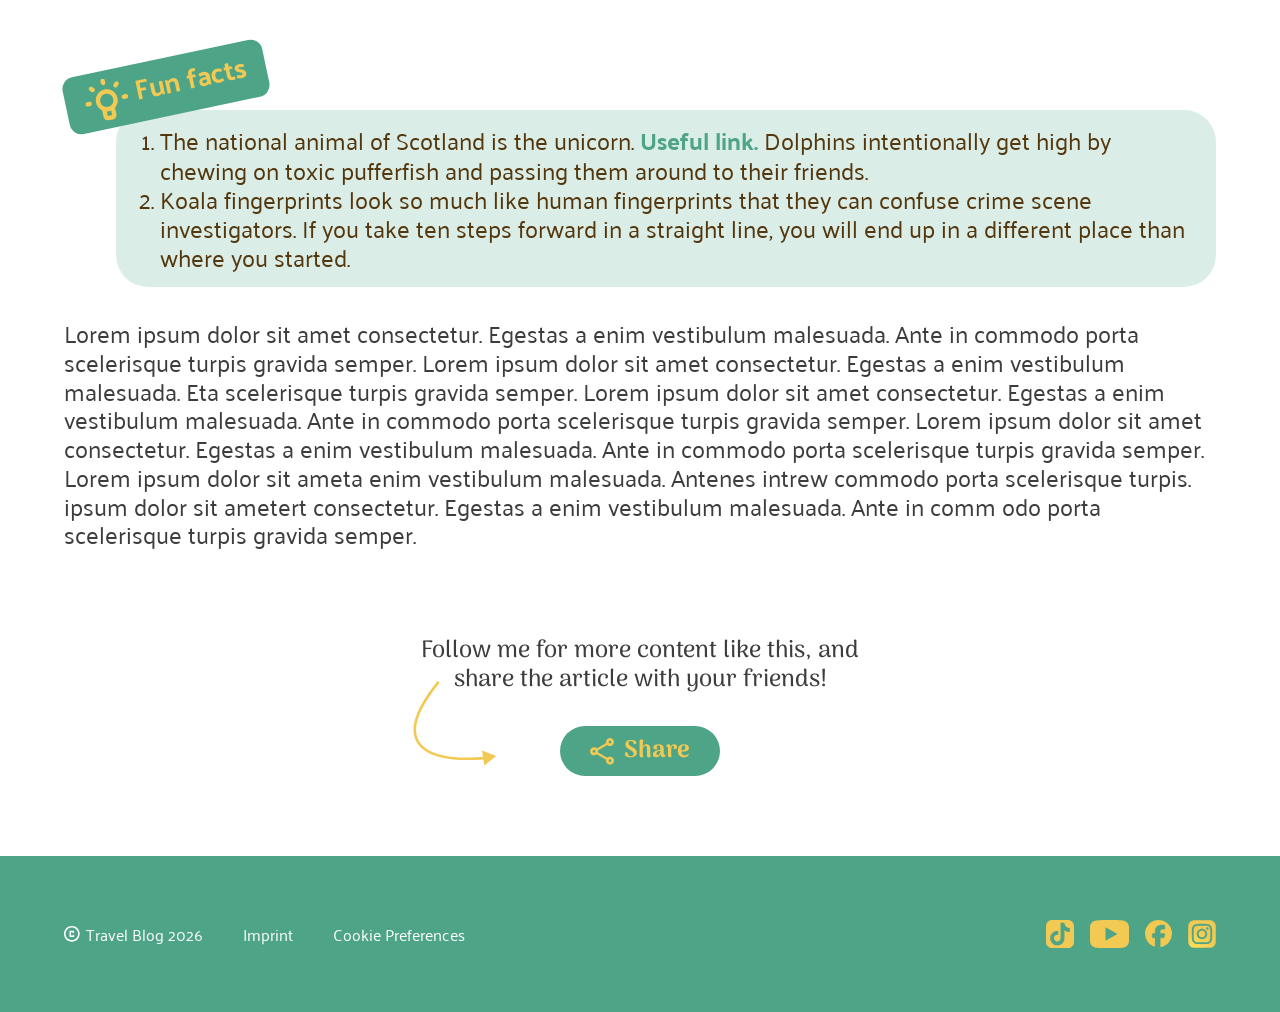
==== commit 8f8b36aa: "we are done" ====
--- a/article-carousel.html
+++ b/article-carousel.html
@@ -99,16 +99,16 @@
                 <img src="./assets/img/carousel2_01.webp" alt="Beach with fish" width="1200" height="800" />
               </div>
               <div class="slider_b_element-desktop">
-                <img src="./assets/img/carousel2_02.webp" alt="Beach on small island" width="1200" height="800" />
-              </div>
-              <div class="slider_b_element-desktop">
-                <img src="./assets/img/carousel2_03.webp" alt="Beach with sun lounger" width="1202" height="900" />
-              </div>
-              <div class="slider_b_element-desktop">
-                <img src="./assets/img/carousel2_04.webp" alt="Beach with rocks" width="1200" height="800" />
-              </div>
-              <div class="slider_b_element-desktop">
-                <img src="./assets/img/carousel1_01.webp" alt="Beach with anchoring boats" width="1920" height="1280" />
+                <img src="./assets/img/carousel2_02.webp" alt="Beach on small island" width="1200" height="800" loading="lazy" />
+              </div>
+              <div class="slider_b_element-desktop">
+                <img src="./assets/img/carousel2_03.webp" alt="Beach with sun lounger" width="1202" height="900" loading="lazy" />
+              </div>
+              <div class="slider_b_element-desktop">
+                <img src="./assets/img/carousel2_04.webp" alt="Beach with rocks" width="1200" height="800" loading="lazy" />
+              </div>
+              <div class="slider_b_element-desktop">
+                <img src="./assets/img/carousel1_01.webp" alt="Beach with anchoring boats" width="1920" height="1280" loading="lazy" />
               </div>
             </div>
           </div>
@@ -129,16 +129,16 @@
                 <img src="./assets/img/carousel2_01.webp" alt="Beach with fish" width="1200" height="800" />
               </div>
               <div class="slider_mobile_element element_two">
-                <img src="./assets/img/carousel2_02.webp" alt="Beach on small island" width="1200" height="800" />
+                <img src="./assets/img/carousel2_02.webp" alt="Beach on small island" width="1200" height="800" loading="lazy" />
               </div>
               <div class="slider_mobile_element element_three">
-                <img src="./assets/img/carousel2_03.webp" alt="Beach with sun lounger" width="1202" height="900" />
+                <img src="./assets/img/carousel2_03.webp" alt="Beach with sun lounger" width="1202" height="900" loading="lazy" />
               </div>
               <div class="slider_mobile_element element_four">
-                <img src="./assets/img/carousel2_04.webp" alt="Beach with rocks" width="1200" height="800" />
+                <img src="./assets/img/carousel2_04.webp" alt="Beach with rocks" width="1200" height="800" loading="lazy" />
               </div>
               <div class="slider_mobile_element element_five">
-                <img src="./assets/img/carousel1_01.webp" alt="Beach with anchoring boats" width="1920" height="1280" />
+                <img src="./assets/img/carousel1_01.webp" alt="Beach with anchoring boats" width="1920" height="1280" loading="lazy" />
               </div>
             </div>
           </div>
@@ -172,7 +172,7 @@
       <section class="facts-container">
         <div class="facts">
           <div class="facts-badge">
-            <img src="/assets/icon/article_pro-tipps_light_bulb.svg" alt="" width="43" height="42" />
+            <img src="assets/icon/article_pro-tipps_light_bulb.svg" alt="bulb icon" width="43" height="42" />
             Fun facts
           </div>
           <ol class="facts-list">
--- a/assets/css/global.css
+++ b/assets/css/global.css
@@ -338,7 +338,7 @@
 .site-footer {
   background-color: var(--color-primary-green);
   width: 100%;
-  padding: 3rem;
+  padding: var(--container-padding-inline);
 }
 
 .footer-content {
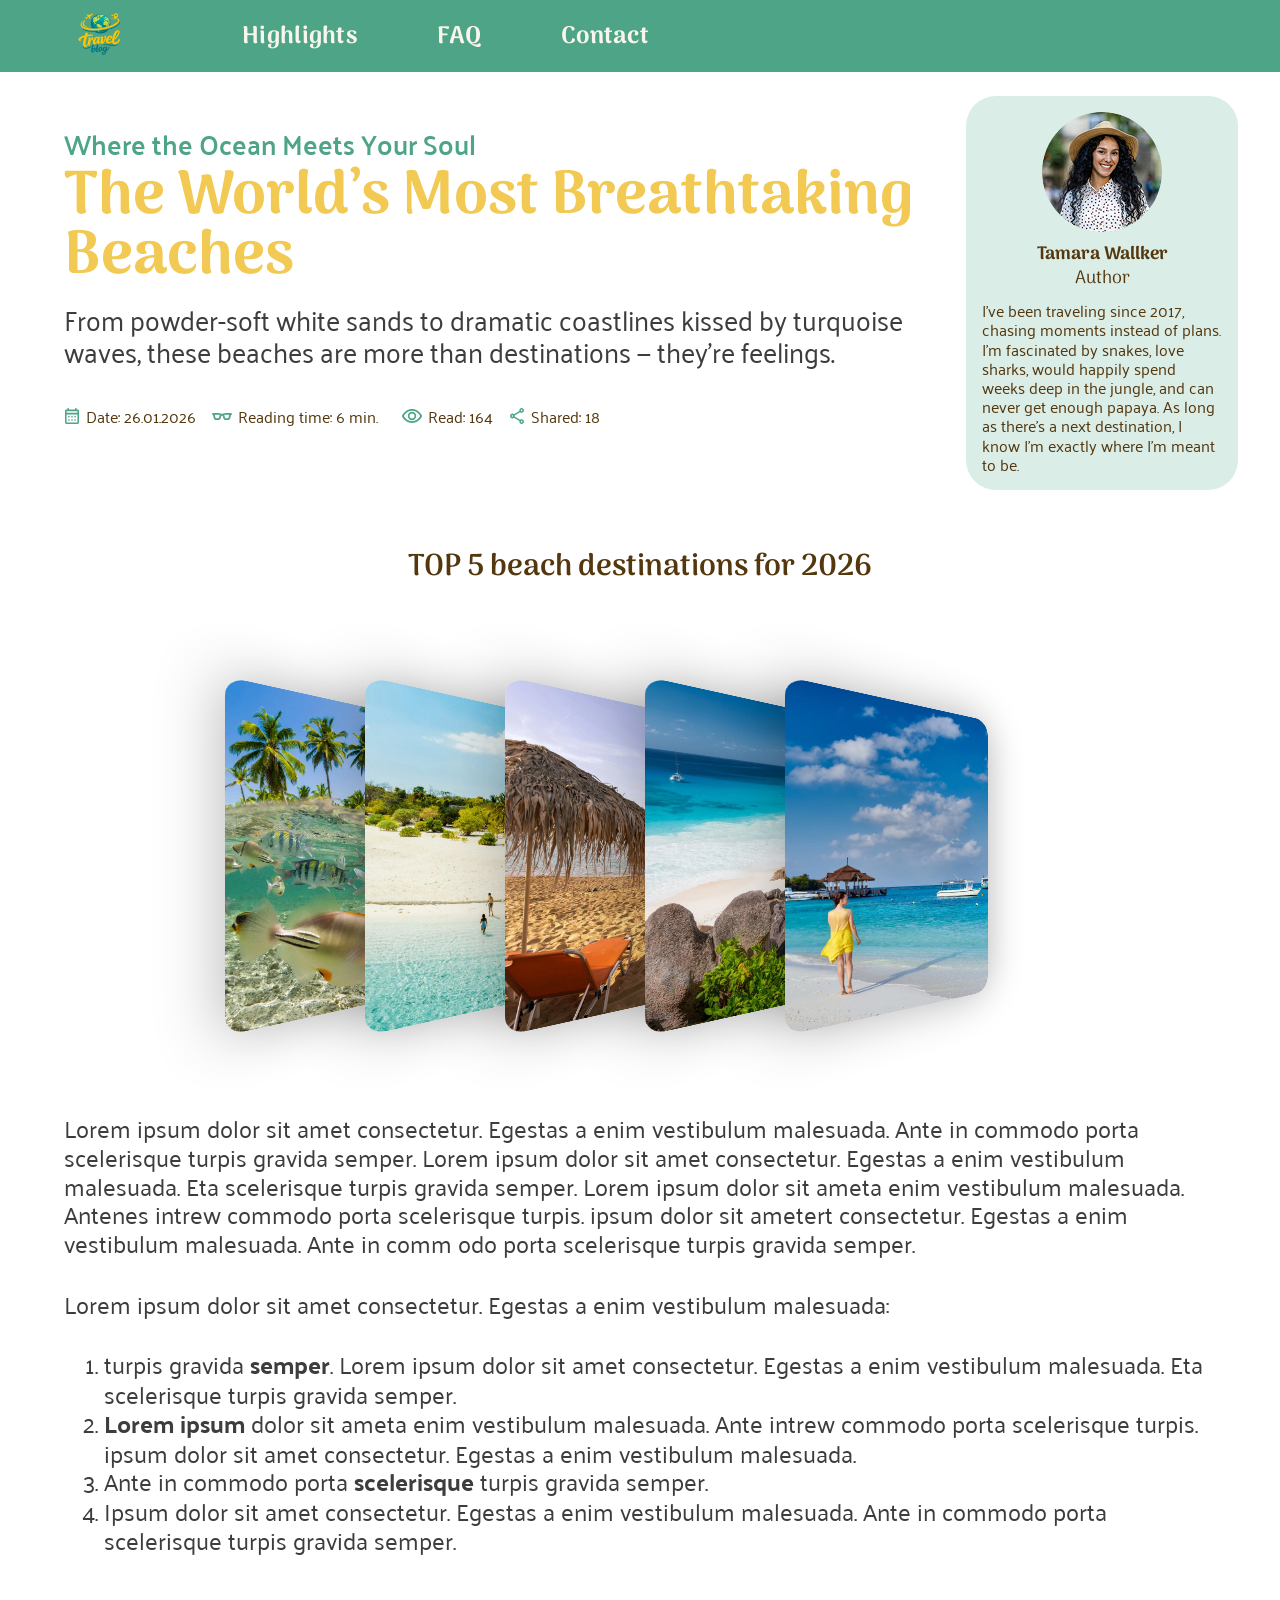
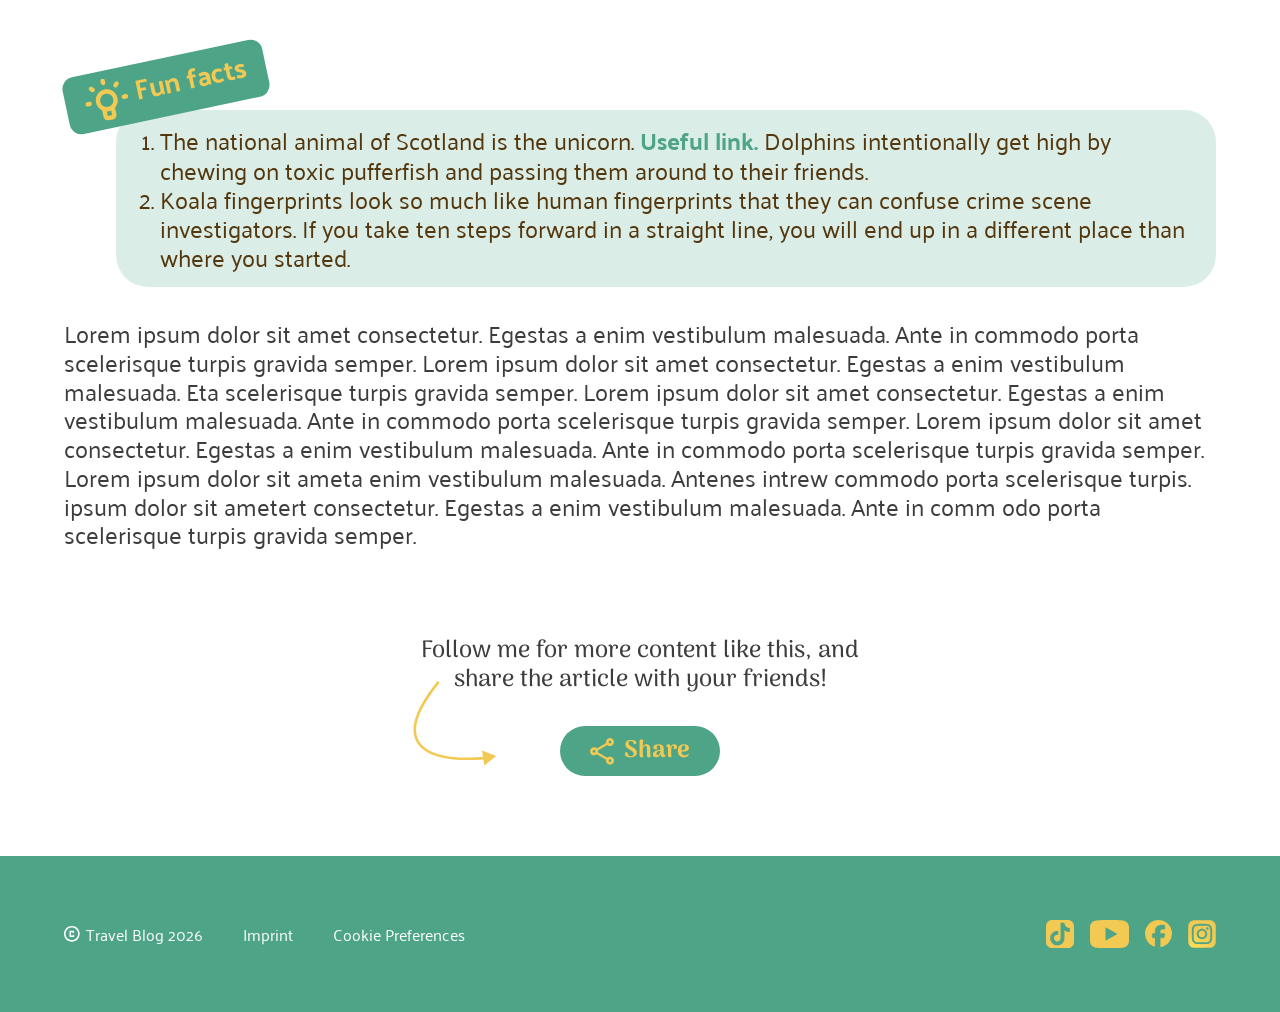
==== commit 01bf92db: "we are done" ====
--- a/article-carousel.html
+++ b/article-carousel.html
@@ -4,7 +4,7 @@
     <meta charset="UTF-8" />
     <meta name="viewport" content="width=device-width, initial-scale=1.0" />
     <title>Travel Blog: Beaches</title>
-    <link rel="icon" type="image/svg+xml" href="assets/icon/favicon.svg" />
+    <link rel="icon" href="assets/img/favicon.png" type="image/png" />
     <link rel="stylesheet" href="assets/css/fonts.css" />
     <link rel="stylesheet" href="assets/css/global.css" />
     <link rel="stylesheet" href="assets/css/article-carousel.css" />
@@ -18,19 +18,19 @@
         <nav id="desktop-nav" class="desktop-nav">
           <ul class="nav-bar">
             <li class="menu-item">
-              <a href="#highlights" class="menu-link">
+              <a href="index.html#highlights" class="menu-link">
                 Highlights
                 <img src="./assets/icon/Hover-Highlights.svg" alt="" />
               </a>
             </li>
             <li class="menu-item">
-              <a href="#faq" class="menu-link">
+              <a href="index.html#faq" class="menu-link">
                 FAQ
                 <img src="./assets/icon/Hover-FAQ.svg" alt="" />
               </a>
             </li>
             <li class="menu-item">
-              <a href="#contact" class="menu-link">
+              <a href="index.html#contact" class="menu-link">
                 Contact
                 <img src="./assets/icon/Hover-Contact.svg" alt="" />
               </a>
@@ -215,8 +215,8 @@
             <div class="share-content">
               <img src="assets/icon/article_shared_small.svg" alt="Share icon small" width="16" height="18" />
               <div class="share-links">
-                <a href="#" onclick="return false;" target="_blank">LinkedIn</a>
-                <a href="#" onclick="return false;" target="_blank">WhatsApp</a>
+                <a href="https://linkedin.com/" target="_blank">LinkedIn</a>
+                <a href="https://www.whatsapp.com" target="_blank">WhatsApp</a>
               </div>
             </div>
           </details>
@@ -252,10 +252,10 @@
     </footer>
 
     <nav class="bottom-navbar">
-      <a href="#desktop-nav"><img src="assets/icon/mobile_navbar_home.svg" alt="Home" /></a>
-      <a href="#highlights"><img src="assets/icon/mobile_navbar_rocket.svg" alt="Highlights" /></a>
-      <a href="#faq"><img src="assets/icon/mobile_navbar_help.svg" alt="FAQ" /></a>
-      <a href="#profil"><img src="assets/icon/mobile_navbar_pin.svg" alt="Profil" /></a>
+      <a href="index.html"><img src="assets/icon/mobile_navbar_home.svg" alt="Home" /></a>
+      <a href="index.html#highlights"><img src="assets/icon/mobile_navbar_rocket.svg" alt="Highlights" /></a>
+      <a href="index.html#faq"><img src="assets/icon/mobile_navbar_help.svg" alt="FAQ" /></a>
+      <a href="index.html#contact"><img src="assets/icon/mobile_navbar_pin.svg" alt="Profil" /></a>
     </nav>
   </body>
 </html>
--- a/assets/css/global.css
+++ b/assets/css/global.css
@@ -82,6 +82,13 @@
   @media (min-width: 768px) {
     color: var(--color-text-main);
   }
+}
+
+body {
+  min-height: 100vh;
+  display: flex;
+  flex-direction: column;
+  margin: 0;
 }
 
 .nav-bar {
@@ -208,7 +215,7 @@
 }
 
 .kicker {
-  margin: 0 0 6px 0;
+  margin: 2rem 0 0.5rem 0;
   font-family: "Palanquin", sans-serif;
   font-size: clamp(1.25rem, 0.893rem + 1.786vi, 2.5rem);
   font-weight: 600;
@@ -339,6 +346,7 @@
   background-color: var(--color-primary-green);
   width: 100%;
   padding: var(--container-padding-inline);
+  margin-top: auto;
 }
 
 .footer-content {
